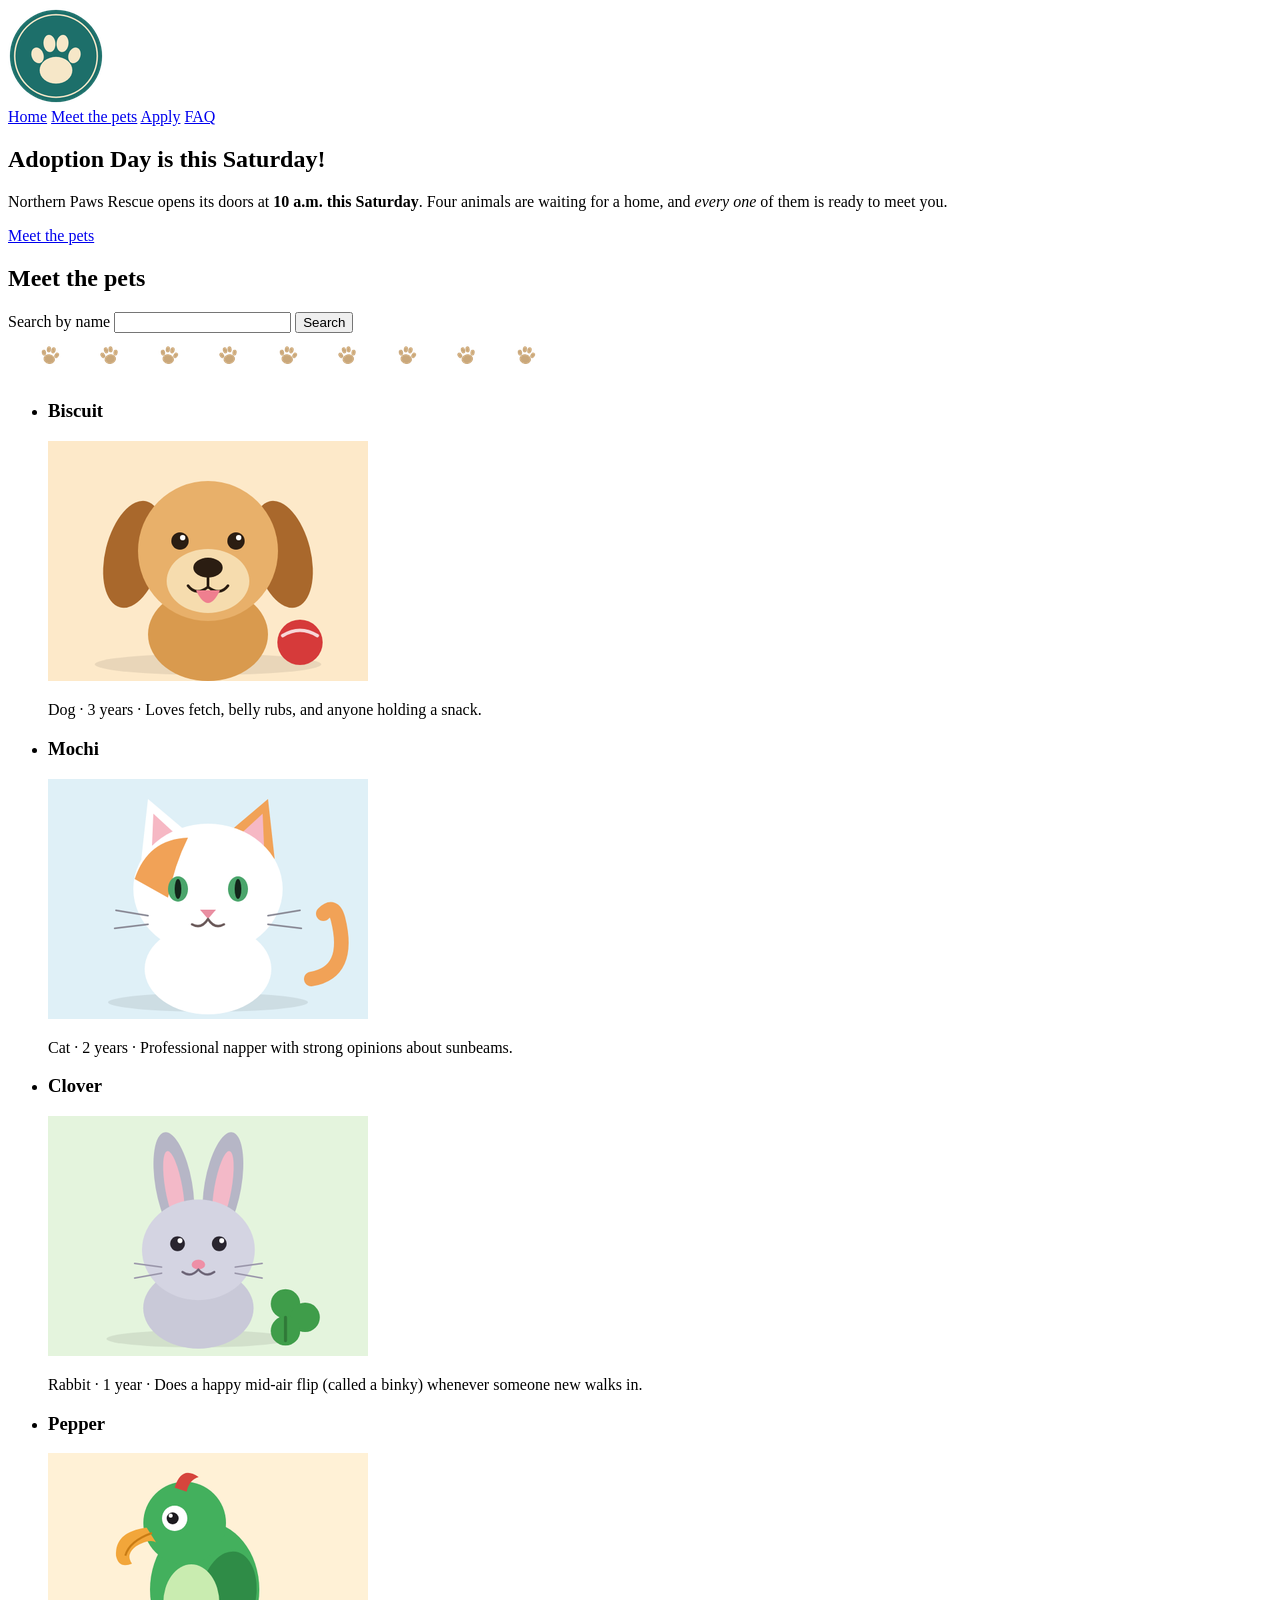
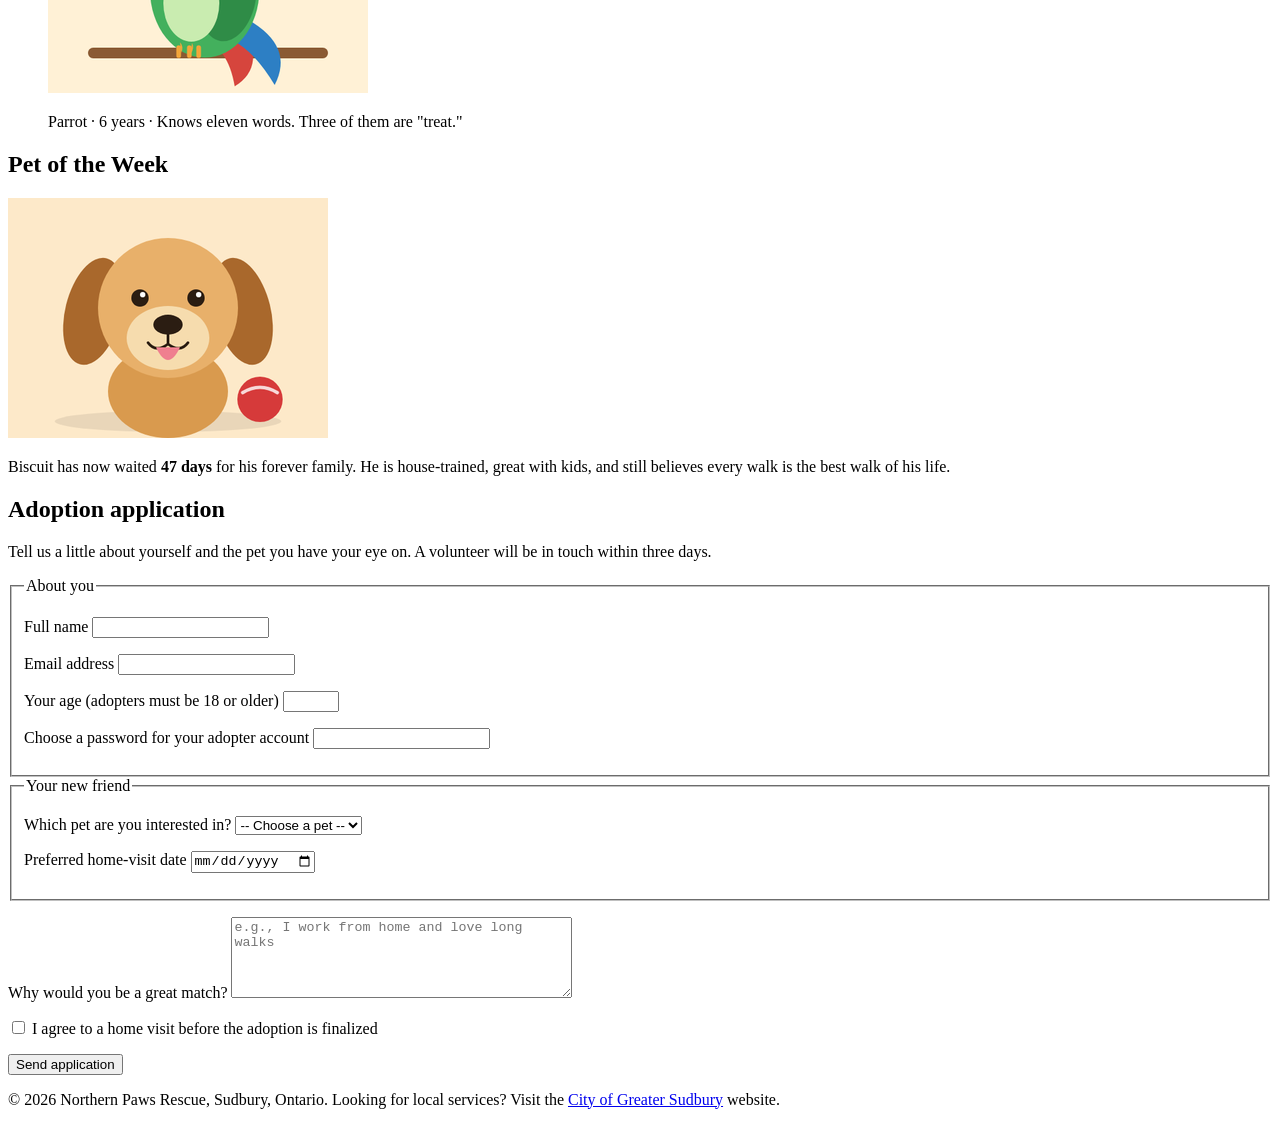
==== index.html @ 705c9800 "Add external stylesheet" ====
<!doctype html>
<html lang="en">
  <head>
    <meta charset="UTF-8" />
    <meta name="viewport" content="width=device-width, initial-scale=1.0" />
    <title>Northern Paws Rescue — Adoption Day</title>
    <link rel="stylesheet" href="styles.css" />
  </head>
  <body>
    <header>
      <img src="images/logo.png" alt="Northern Paws Rescue Logo" />
      <nav>
        <a href="index.html">Home</a>
        <a href="#pets">Meet the pets</a>
        <a href="#apply">Apply</a>
        <a href="faq.html">FAQ</a>
      </nav>
    </header>

    <main>
      <section id="welcome">
        <h1>Adoption Day is this Saturday!</h1>
        <p>
          Northern Paws Rescue opens its doors at
          <strong>10 a.m. this Saturday</strong>. Four animals are waiting for a
          home, and <em>every one</em> of them is ready to meet you.
        </p>
        <a href="#pets">Meet the pets</a>
      </section>
      <section id="pets">
        <h2>Meet the pets</h2>
        <form action="index.html#pets" method="get">
          <label for="pet-search">Search by name</label>
          <input type="text" id="pet-search" name="q" />
          <button type="submit">Search</button>
        </form>
        <img src="images/paw-divider.png" alt="Paw print divider" />
        <ul>
          <li>
            <article>
              <h3>Biscuit</h3>
              <img src="images/biscuit.png" alt="Biscuit, a friendly dog" />
              <p>
                Dog · 3 years · Loves fetch, belly rubs, and anyone holding a
                snack.
              </p>
            </article>
          </li>
          <li>
            <article>
              <h3>Mochi</h3>
              <img src="images/mochi.png" alt="Mochi, a curious cat" />
              <p>
                Cat · 2 years · Professional napper with strong opinions about
                sunbeams.
              </p>
            </article>
          </li>
          <li>
            <article>
              <h3>Clover</h3>
              <img src="images/clover.png" alt="Clover, a playful rabbit" />
              <p>
                Rabbit · 1 year · Does a happy mid-air flip (called a binky)
                whenever someone new walks in.
              </p>
            </article>
          </li>
          <li>
            <article>
              <h3>Pepper</h3>
              <img src="images/pepper.png" alt="Pepper, a talkative parrot" />
              <p>
                Parrot · 6 years · Knows eleven words. Three of them are
                "treat."
              </p>
            </article>
          </li>
        </ul>
      </section>
      <aside>
        <h2>Pet of the Week</h2>
        <img
          src="images/biscuit.png"
          alt="Biscuit, a puppy with a golden ball"
        />
        <p>
          Biscuit has now waited <strong>47 days</strong> for his forever
          family. He is house-trained, great with kids, and still believes every
          walk is the best walk of his life.
        </p>
      </aside>
      <section id="apply">
        <h2>Adoption application</h2>
        <p>
          Tell us a little about yourself and the pet you have your eye on. A
          volunteer will be in touch within three days.
        </p>
        <form action="/applications" method="post">
          <fieldset>
            <legend>About you</legend>
            <p>
              <label for="full-name">Full name</label>
              <input type="text" id="full-name" name="fullName" required />
            </p>
            <p>
              <label for="email">Email address</label>
              <input type="email" id="email" name="email" required />
            </p>
            <p>
              <label for="age">Your age (adopters must be 18 or older)</label>
              <input
                type="number"
                id="age"
                name="age"
                min="18"
                max="120"
                required
              />
            </p>
            <p>
              <label for="password"
                >Choose a password for your adopter account</label
              >
              <input type="password" id="password" name="password" required />
            </p>
          </fieldset>
          <fieldset>
            <legend>Your new friend</legend>
            <p>
              <label for="pet-choice">Which pet are you interested in?</label>
              <select id="pet-choice" name="pet" required>
                <option value="">-- Choose a pet --</option>
                <option value="biscuit">Biscuit (dog)</option>
                <option value="mochi">Mochi (cat)</option>
                <option value="clover">Clover (rabbit)</option>
                <option value="pepper">Pepper (parrot)</option>
                <option value="undecided">I am not sure yet</option>
              </select>
            </p>
            <p>
              <label for="visit-date">Preferred home-visit date</label>
              <input type="date" id="visit-date" name="visitDate" />
            </p>
          </fieldset>
          <p>
            <label for="reason">Why would you be a great match?</label>
            <textarea
              id="reason"
              name="reason"
              rows="5"
              cols="40"
              placeholder="e.g., I work from home and love long walks"
            ></textarea>
          </p>
          <p>
            <input
              type="checkbox"
              id="agree"
              name="agreeToVisit"
              value="yes"
              required
            />
            <label for="agree">
              I agree to a home visit before the adoption is finalized
            </label>
          </p>
          <button type="submit">Send application</button>
        </form>
      </section>
    </main>

    <footer>
      <p>
        &copy; 2026 Northern Paws Rescue, Sudbury, Ontario. Looking for local
        services? Visit the
        <a href="https://www.greatersudbury.ca/">City of Greater Sudbury</a>
        website.
      </p>
    </footer>
  </body>
</html>
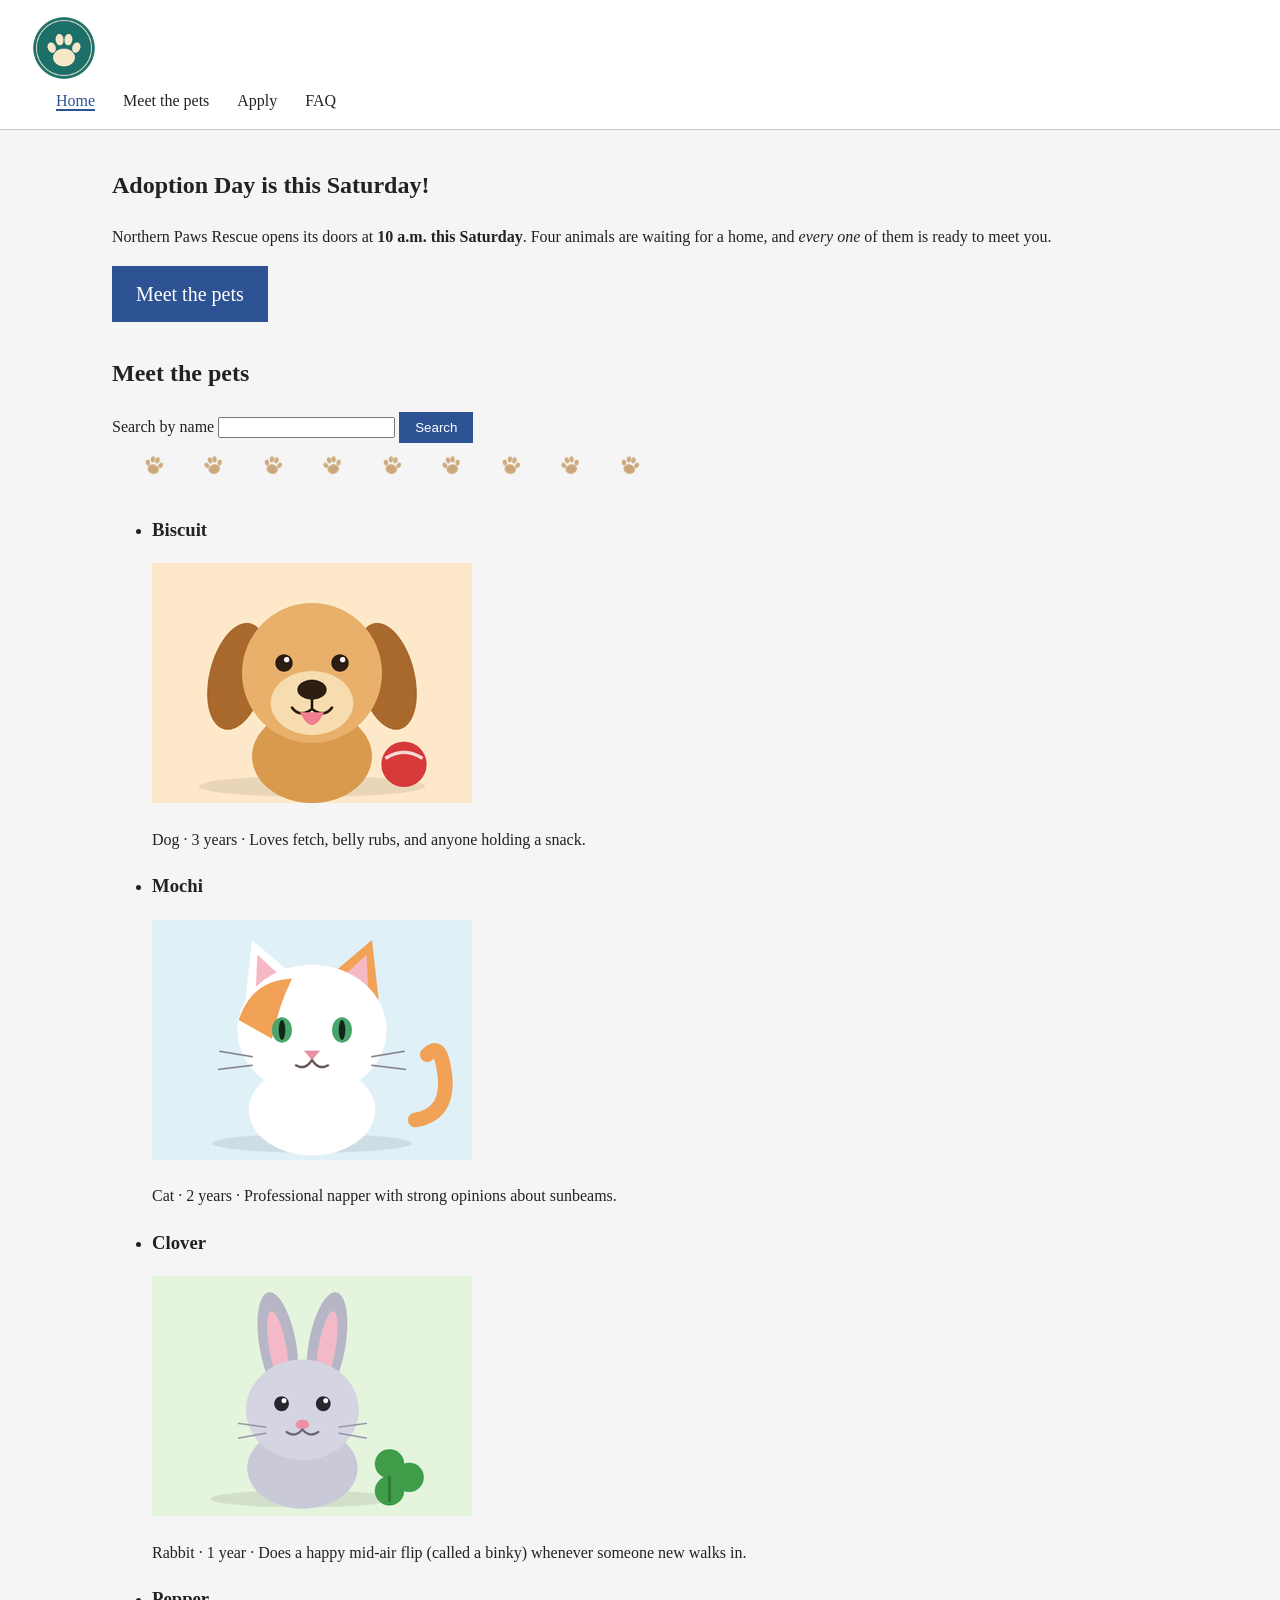
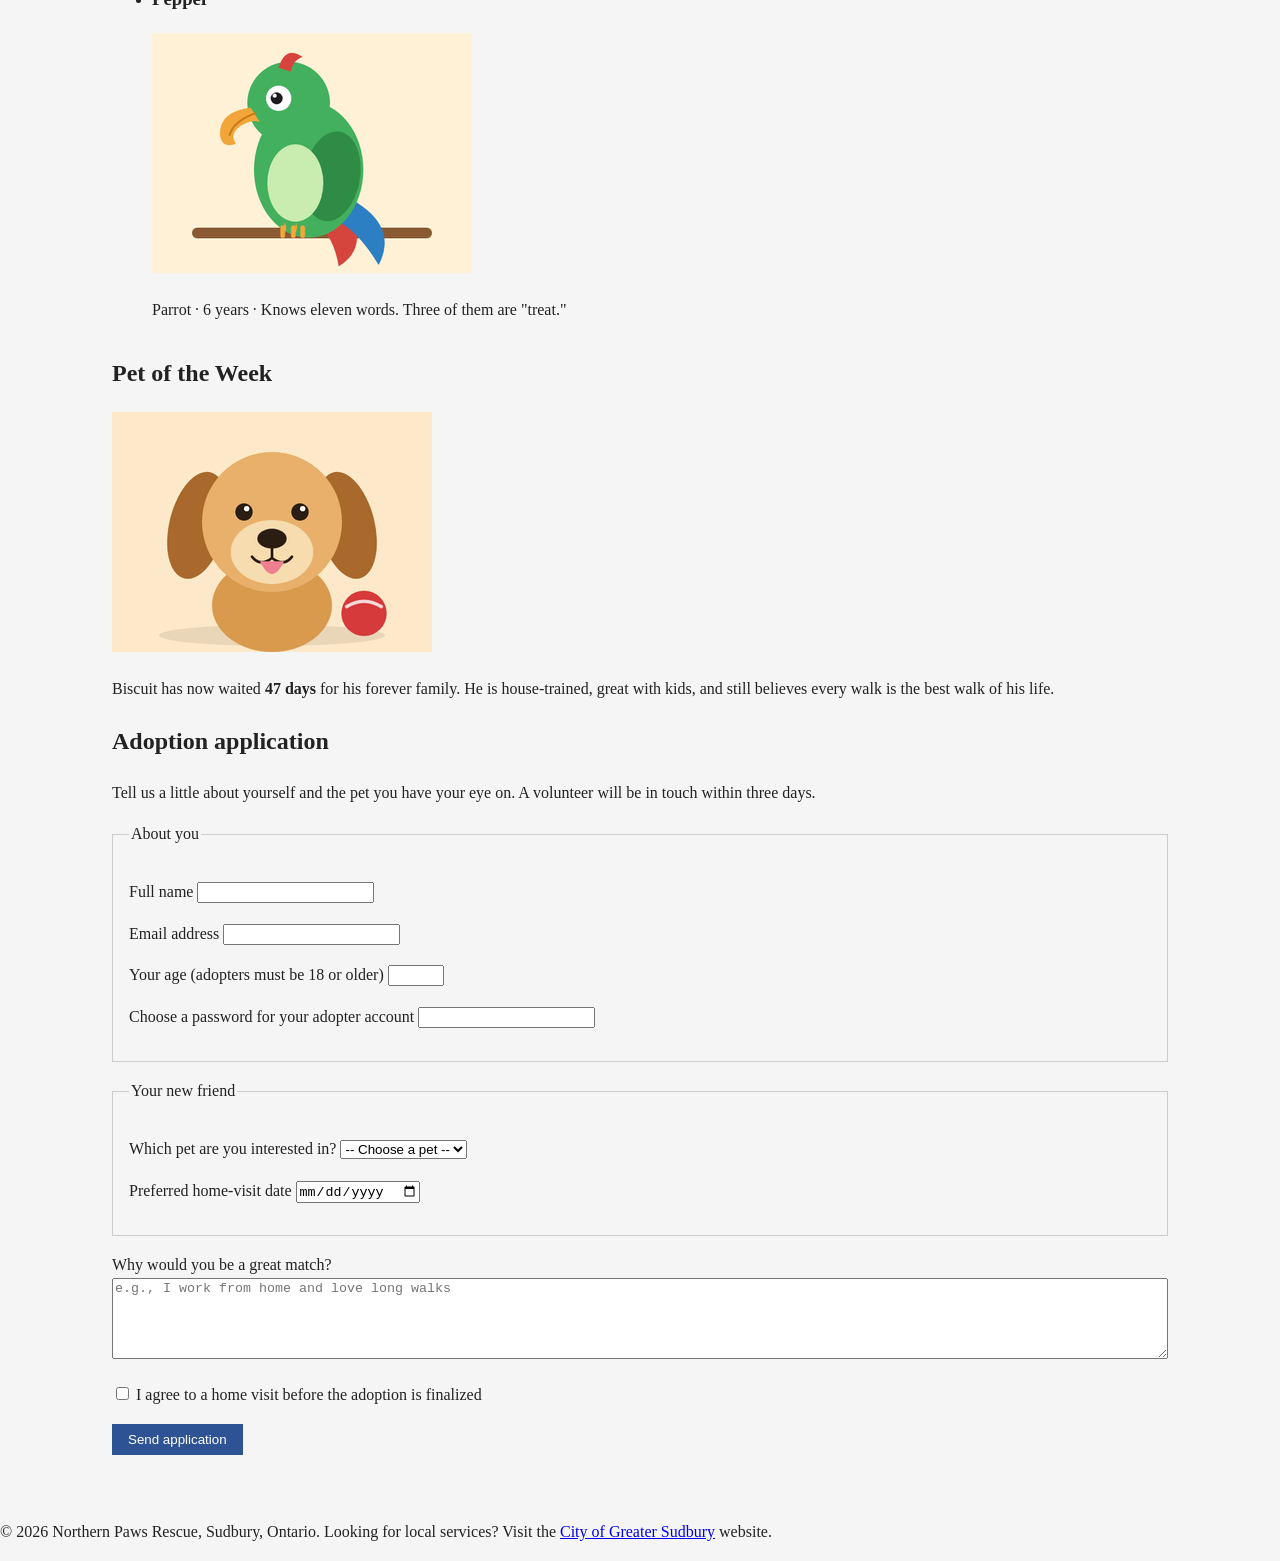
==== commit 7301acae: "Add active nav link and explore specificity" ====
--- a/index.html
+++ b/index.html
@@ -10,7 +10,7 @@
     <header>
       <img src="images/logo.png" alt="Northern Paws Rescue Logo" />
       <nav>
-        <a href="index.html">Home</a>
+        <a href="index.html" class="active">Home</a>
         <a href="#pets">Meet the pets</a>
         <a href="#apply">Apply</a>
         <a href="faq.html">FAQ</a>
--- a/styles.css
+++ b/styles.css
@@ -0,0 +1,81 @@
+* {
+  box-sizing: border-box;
+}
+
+body {
+  margin: 0;
+  background-color: #f5f5f5;
+  color: #222;
+  font-size: 1rem;
+  line-height: 1.6;
+}
+
+img {
+  max-width: 100%;
+  height: auto;
+}
+
+header {
+  padding: 1rem 2rem;
+  background-color: #fff;
+  border-bottom: 1px solid #ccc;
+}
+
+header img {
+  width: 4rem;
+}
+
+nav a {
+  margin-left: 1.5rem;
+  text-decoration: none;
+  color: #222;
+}
+
+main {
+  max-width: 70rem;
+  margin: 0 auto;
+  padding: 1rem 2rem;
+}
+
+section {
+  margin-bottom: 2rem;
+}
+
+fieldset {
+  margin: 0 0 1rem;
+  padding: 1rem;
+  border: 1px solid #ccc;
+}
+
+textarea {
+  width: 100%;
+}
+
+#welcome a {
+  display: inline-block;
+  padding: 0.75rem 1.5rem;
+  font-size: 1.25rem;
+  background-color: #2e5395;
+  color: #fff;
+  text-decoration: none;
+}
+
+#welcome a:hover {
+  background-color: #1f3a6b;
+}
+
+button {
+  padding: 0.5rem 1rem;
+  background-color: #2e5395;
+  color: #fff;
+  border: 0;
+}
+
+button:hover {
+  background-color: #1f3a6b;
+}
+
+.active {
+  color: #2e5395;
+  border-bottom: 2px solid #2e5395;
+}
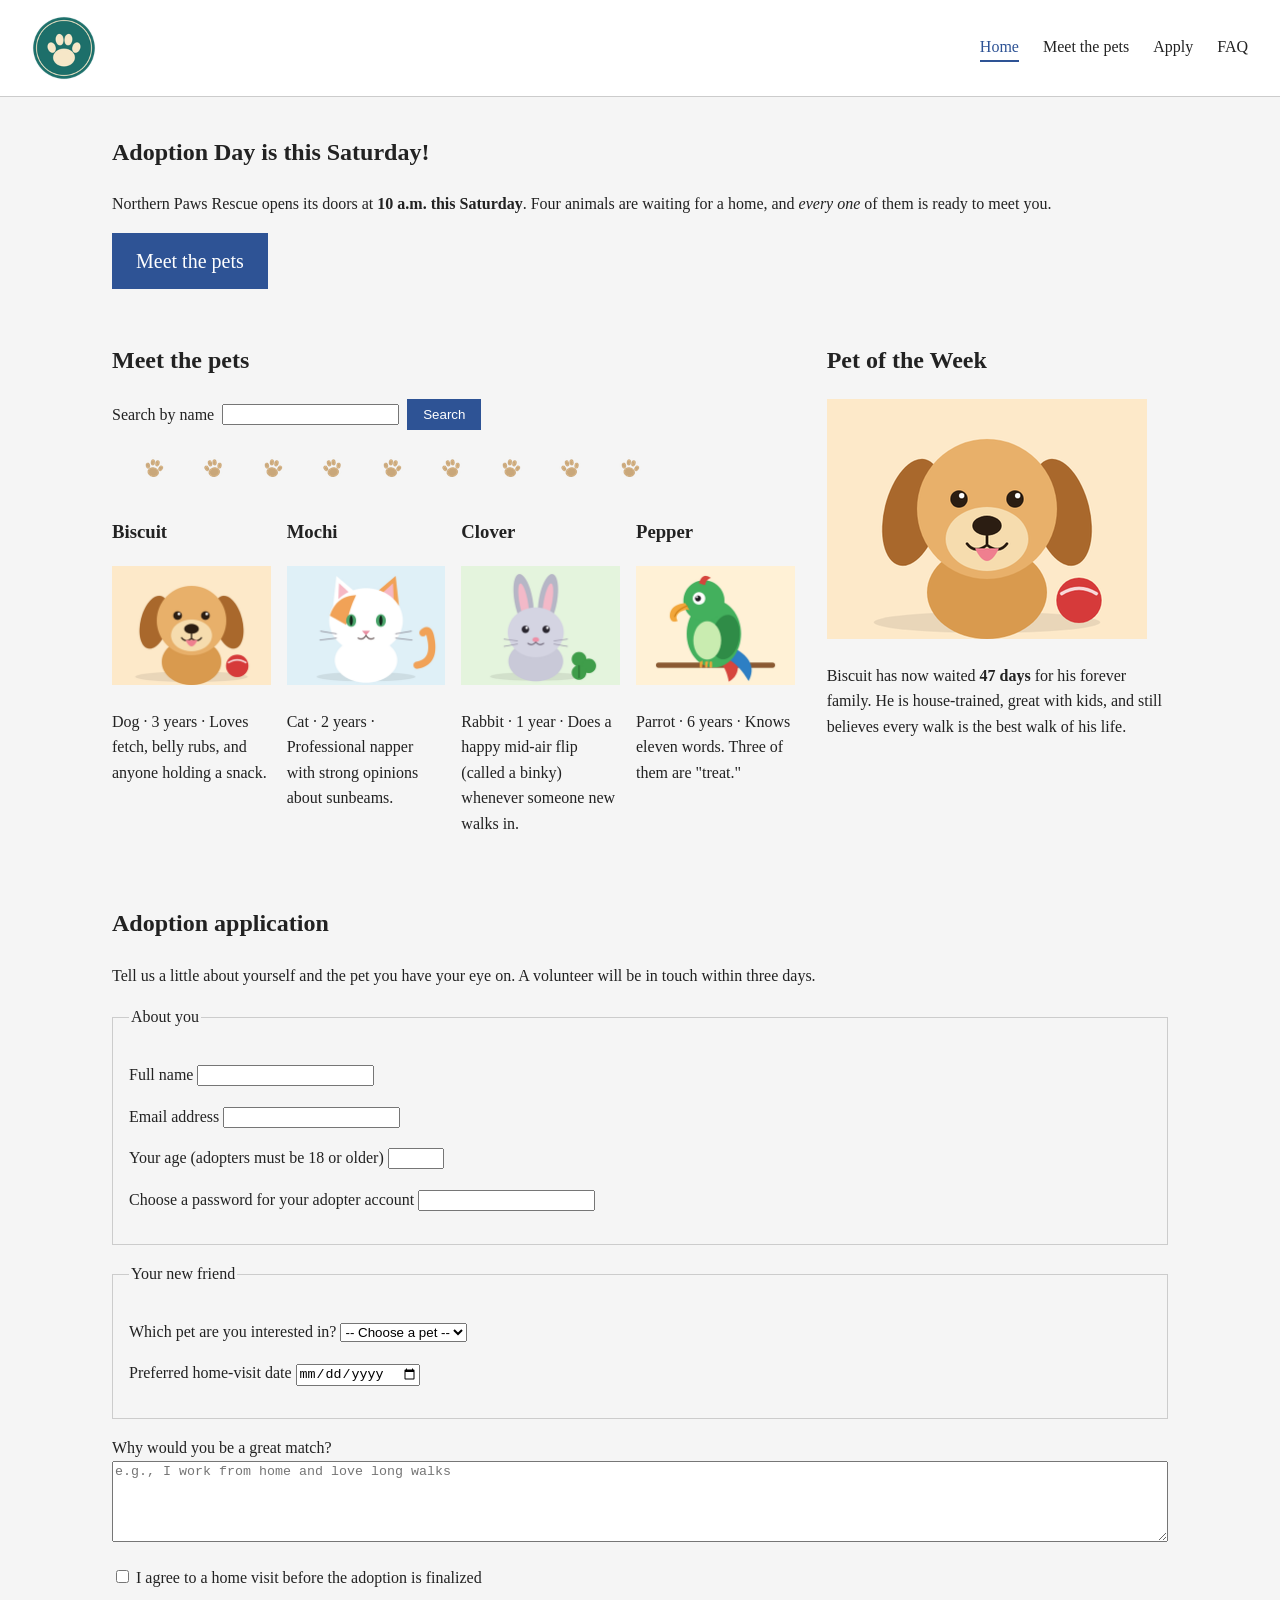
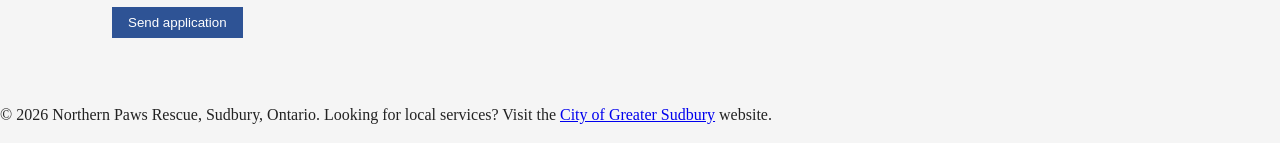
==== commit bc063d06: "Grid layout for pet gallery and showcase" ====
--- a/index.html
+++ b/index.html
@@ -27,69 +27,71 @@
         </p>
         <a href="#pets">Meet the pets</a>
       </section>
-      <section id="pets">
-        <h2>Meet the pets</h2>
-        <form action="index.html#pets" method="get">
-          <label for="pet-search">Search by name</label>
-          <input type="text" id="pet-search" name="q" />
-          <button type="submit">Search</button>
-        </form>
-        <img src="images/paw-divider.png" alt="Paw print divider" />
-        <ul>
-          <li>
-            <article>
-              <h3>Biscuit</h3>
-              <img src="images/biscuit.png" alt="Biscuit, a friendly dog" />
-              <p>
-                Dog · 3 years · Loves fetch, belly rubs, and anyone holding a
-                snack.
-              </p>
-            </article>
-          </li>
-          <li>
-            <article>
-              <h3>Mochi</h3>
-              <img src="images/mochi.png" alt="Mochi, a curious cat" />
-              <p>
-                Cat · 2 years · Professional napper with strong opinions about
-                sunbeams.
-              </p>
-            </article>
-          </li>
-          <li>
-            <article>
-              <h3>Clover</h3>
-              <img src="images/clover.png" alt="Clover, a playful rabbit" />
-              <p>
-                Rabbit · 1 year · Does a happy mid-air flip (called a binky)
-                whenever someone new walks in.
-              </p>
-            </article>
-          </li>
-          <li>
-            <article>
-              <h3>Pepper</h3>
-              <img src="images/pepper.png" alt="Pepper, a talkative parrot" />
-              <p>
-                Parrot · 6 years · Knows eleven words. Three of them are
-                "treat."
-              </p>
-            </article>
-          </li>
-        </ul>
-      </section>
-      <aside>
-        <h2>Pet of the Week</h2>
-        <img
-          src="images/biscuit.png"
-          alt="Biscuit, a puppy with a golden ball"
-        />
-        <p>
-          Biscuit has now waited <strong>47 days</strong> for his forever
-          family. He is house-trained, great with kids, and still believes every
-          walk is the best walk of his life.
-        </p>
-      </aside>
+      <div class="showcase">
+        <section id="pets">
+          <h2>Meet the pets</h2>
+          <form action="index.html#pets" method="get">
+            <label for="pet-search">Search by name</label>
+            <input type="text" id="pet-search" name="q" />
+            <button type="submit">Search</button>
+          </form>
+          <img src="images/paw-divider.png" alt="Paw print divider" />
+          <ul class="pet-list">
+            <li>
+              <article>
+                <h3>Biscuit</h3>
+                <img src="images/biscuit.png" alt="Biscuit, a friendly dog" />
+                <p>
+                  Dog · 3 years · Loves fetch, belly rubs, and anyone holding a
+                  snack.
+                </p>
+              </article>
+            </li>
+            <li>
+              <article>
+                <h3>Mochi</h3>
+                <img src="images/mochi.png" alt="Mochi, a curious cat" />
+                <p>
+                  Cat · 2 years · Professional napper with strong opinions about
+                  sunbeams.
+                </p>
+              </article>
+            </li>
+            <li>
+              <article>
+                <h3>Clover</h3>
+                <img src="images/clover.png" alt="Clover, a playful rabbit" />
+                <p>
+                  Rabbit · 1 year · Does a happy mid-air flip (called a binky)
+                  whenever someone new walks in.
+                </p>
+              </article>
+            </li>
+            <li>
+              <article>
+                <h3>Pepper</h3>
+                <img src="images/pepper.png" alt="Pepper, a talkative parrot" />
+                <p>
+                  Parrot · 6 years · Knows eleven words. Three of them are
+                  "treat."
+                </p>
+              </article>
+            </li>
+          </ul>
+        </section>
+        <aside>
+          <h2>Pet of the Week</h2>
+          <img
+            src="images/biscuit.png"
+            alt="Biscuit, a puppy with a golden ball"
+          />
+          <p>
+            Biscuit has now waited <strong>47 days</strong> for his forever
+            family. He is house-trained, great with kids, and still believes
+            every walk is the best walk of his life.
+          </p>
+        </aside>
+      </div>
       <section id="apply">
         <h2>Adoption application</h2>
         <p>
--- a/styles.css
+++ b/styles.css
@@ -16,6 +16,11 @@
 }
 
 header {
+  display: flex;
+  flex-wrap: wrap;
+  justify-content: space-between;
+  align-items: center;
+  gap: 1rem;
   padding: 1rem 2rem;
   background-color: #fff;
   border-bottom: 1px solid #ccc;
@@ -25,8 +30,13 @@
   width: 4rem;
 }
 
+nav {
+  display: flex;
+  flex-wrap: wrap;
+  gap: 0.5rem 1.5rem;
+}
+
 nav a {
-  margin-left: 1.5rem;
   text-decoration: none;
   color: #222;
 }
@@ -79,3 +89,27 @@
   color: #2e5395;
   border-bottom: 2px solid #2e5395;
 }
+
+#pets form {
+  display: flex;
+  flex-wrap: wrap;
+  align-items: center;
+  gap: 0.5rem;
+  margin-bottom: 1rem;
+}
+
+.pet-list {
+  list-style: none;
+  margin: 0;
+  padding: 0;
+  display: grid;
+  grid-template-columns: repeat(4, 1fr);
+  gap: 1rem;
+}
+
+.showcase {
+  display: grid;
+  grid-template-columns: 2fr 1fr;
+  gap: 2rem;
+  align-items: start;
+}
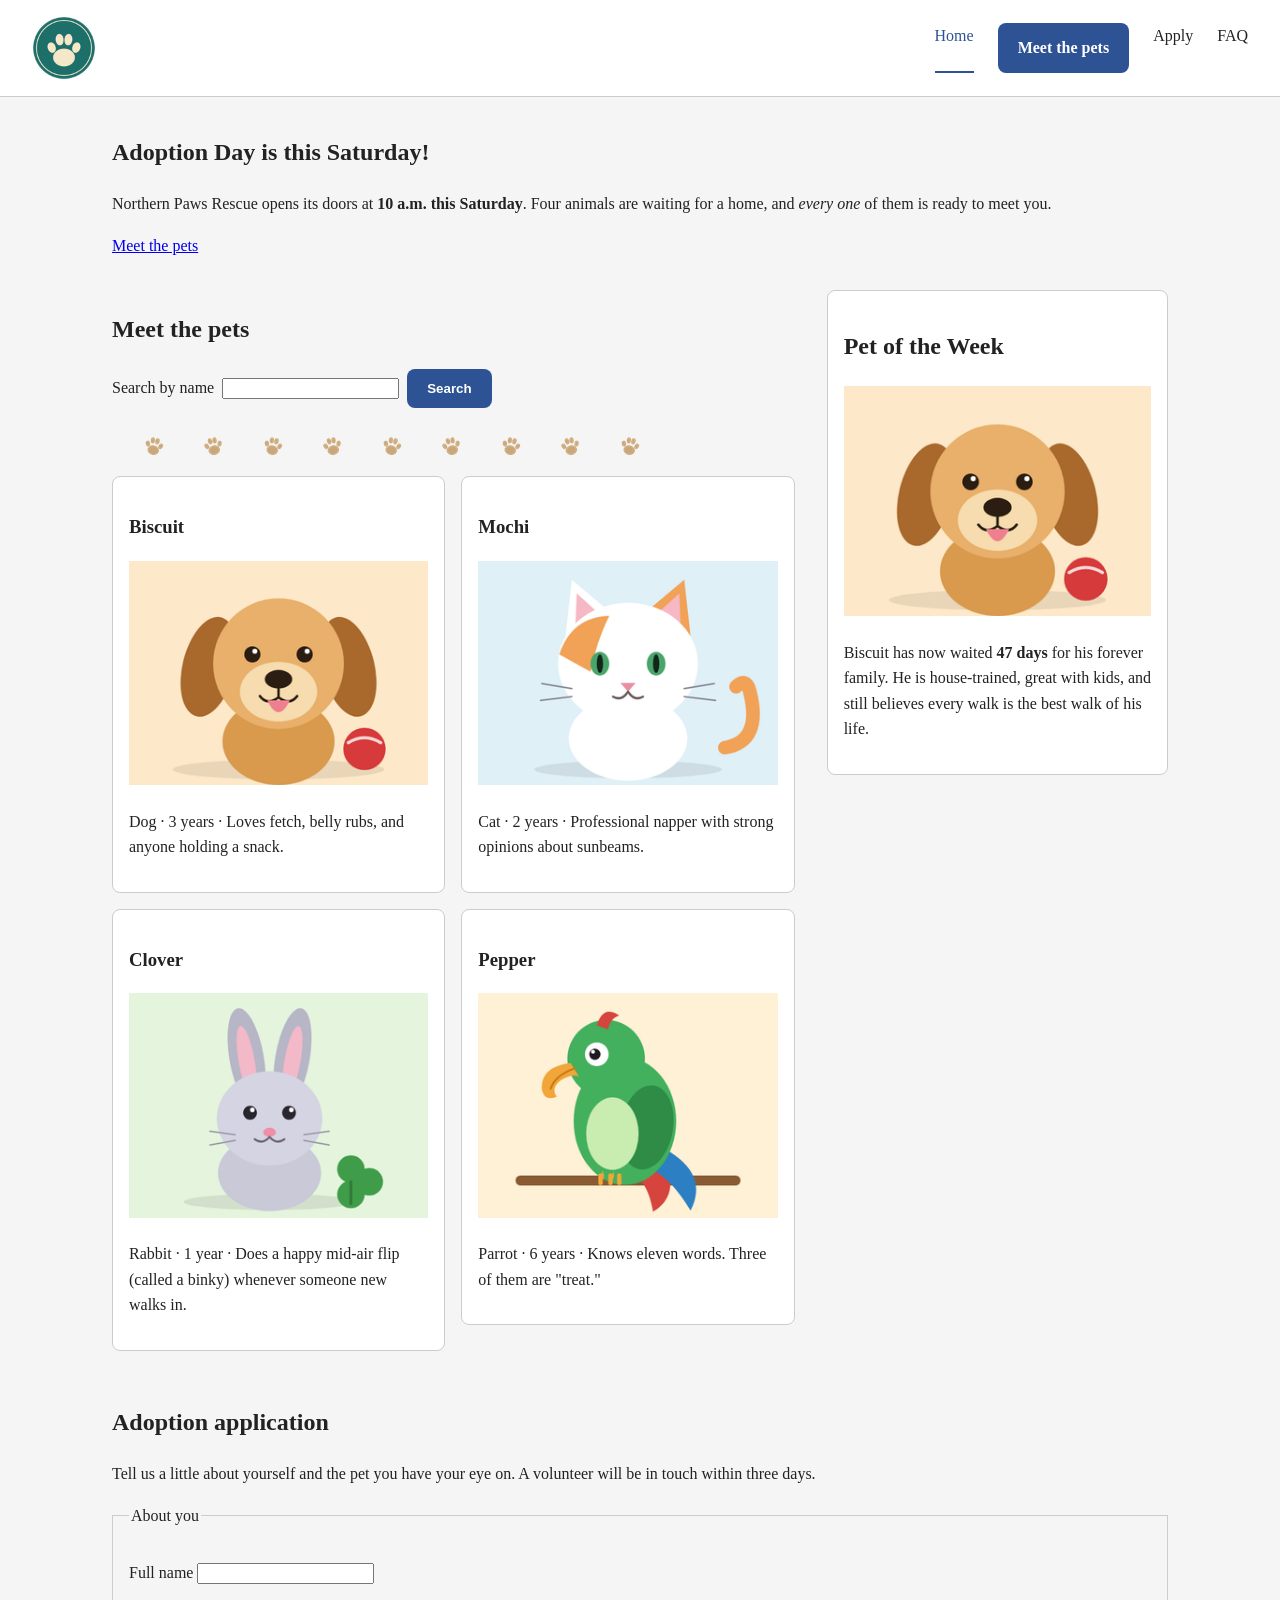
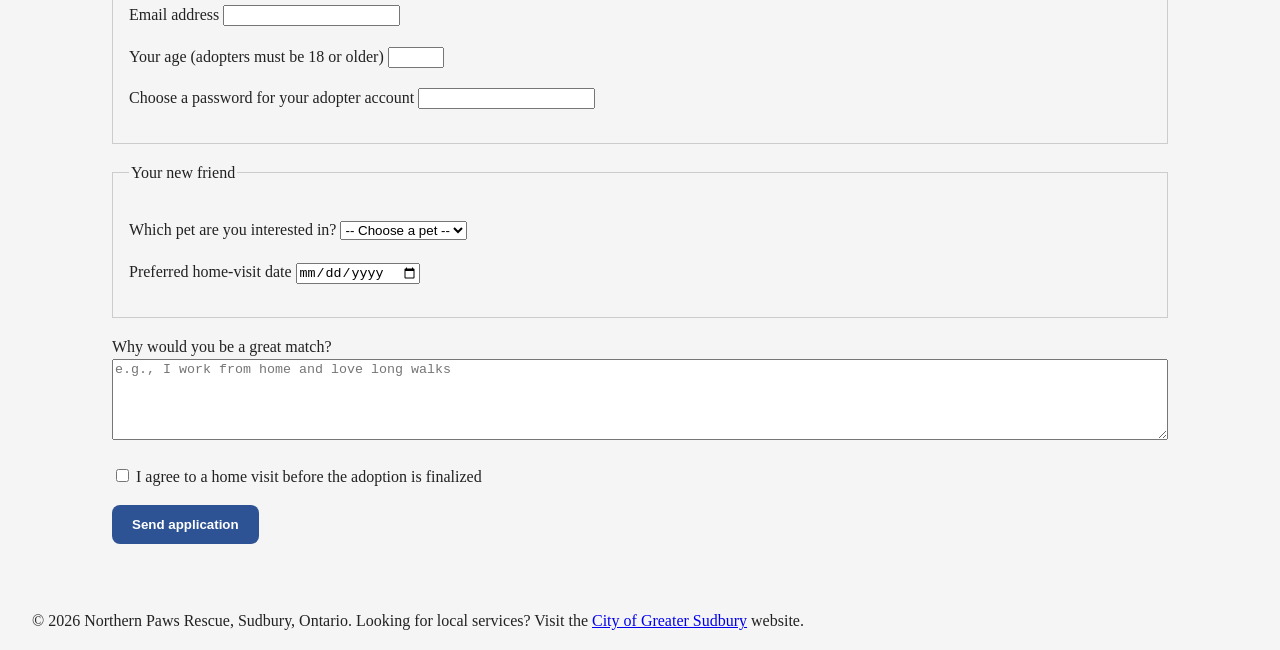
==== commit 7337cc9a: "Custom properties and reusable btn/card classes" ====
--- a/index.html
+++ b/index.html
@@ -11,7 +11,7 @@
       <img src="images/logo.png" alt="Northern Paws Rescue Logo" />
       <nav>
         <a href="index.html" class="active">Home</a>
-        <a href="#pets">Meet the pets</a>
+        <a href="#pets" class="btn">Meet the pets</a>
         <a href="#apply">Apply</a>
         <a href="faq.html">FAQ</a>
       </nav>
@@ -33,12 +33,12 @@
           <form action="index.html#pets" method="get">
             <label for="pet-search">Search by name</label>
             <input type="text" id="pet-search" name="q" />
-            <button type="submit">Search</button>
+            <button type="submit" class="btn">Search</button>
           </form>
           <img src="images/paw-divider.png" alt="Paw print divider" />
           <ul class="pet-list">
             <li>
-              <article>
+              <article class="card">
                 <h3>Biscuit</h3>
                 <img src="images/biscuit.png" alt="Biscuit, a friendly dog" />
                 <p>
@@ -48,7 +48,7 @@
               </article>
             </li>
             <li>
-              <article>
+              <article class="card">
                 <h3>Mochi</h3>
                 <img src="images/mochi.png" alt="Mochi, a curious cat" />
                 <p>
@@ -58,7 +58,7 @@
               </article>
             </li>
             <li>
-              <article>
+              <article class="card">
                 <h3>Clover</h3>
                 <img src="images/clover.png" alt="Clover, a playful rabbit" />
                 <p>
@@ -68,7 +68,7 @@
               </article>
             </li>
             <li>
-              <article>
+              <article class="card">
                 <h3>Pepper</h3>
                 <img src="images/pepper.png" alt="Pepper, a talkative parrot" />
                 <p>
@@ -79,7 +79,7 @@
             </li>
           </ul>
         </section>
-        <aside>
+        <aside class="card">
           <h2>Pet of the Week</h2>
           <img
             src="images/biscuit.png"
@@ -167,7 +167,7 @@
               I agree to a home visit before the adoption is finalized
             </label>
           </p>
-          <button type="submit">Send application</button>
+          <button type="submit" class="btn">Send application</button>
         </form>
       </section>
     </main>
--- a/styles.css
+++ b/styles.css
@@ -2,11 +2,23 @@
   box-sizing: border-box;
 }
 
+:root {
+  --color-bg: #f5f5f5;
+  --color-surface: #ffffff;
+  --color-text: #222222;
+  --color-primary: #222222;
+  --color-accent: #2e5395;
+  --color-accent-dark: #1f3a6b;
+  --color-border: #cccccc;
+  --spacing-unit: 1rem;
+  --radius: 0.5rem;
+}
+
 body {
   margin: 0;
-  background-color: #f5f5f5;
-  color: #222;
-  font-size: 1rem;
+  background-color: var(--color-bg);
+  color: var(--color-text);
+  font-size: var(--spacing-unit);
   line-height: 1.6;
 }
 
@@ -20,10 +32,10 @@
   flex-wrap: wrap;
   justify-content: space-between;
   align-items: center;
-  gap: 1rem;
-  padding: 1rem 2rem;
-  background-color: #fff;
-  border-bottom: 1px solid #ccc;
+  gap: var(--spacing-unit);
+  padding: var(--spacing-unit);
+  background-color: var(--color-surface);
+  border-bottom: 1px solid var(--color-border);
 }
 
 header img {
@@ -38,13 +50,13 @@
 
 nav a {
   text-decoration: none;
-  color: #222;
+  color: var(--color-primary);
 }
 
 main {
   max-width: 70rem;
   margin: 0 auto;
-  padding: 1rem 2rem;
+  padding: var(--spacing-unit);
 }
 
 section {
@@ -52,42 +64,18 @@
 }
 
 fieldset {
-  margin: 0 0 1rem;
-  padding: 1rem;
-  border: 1px solid #ccc;
+  margin: 0 0 var(--spacing-unit);
+  padding: var(--spacing-unit);
+  border: 1px solid var(--color-border);
 }
 
 textarea {
   width: 100%;
 }
 
-#welcome a {
-  display: inline-block;
-  padding: 0.75rem 1.5rem;
-  font-size: 1.25rem;
-  background-color: #2e5395;
-  color: #fff;
-  text-decoration: none;
-}
-
-#welcome a:hover {
-  background-color: #1f3a6b;
-}
-
-button {
-  padding: 0.5rem 1rem;
-  background-color: #2e5395;
-  color: #fff;
-  border: 0;
-}
-
-button:hover {
-  background-color: #1f3a6b;
-}
-
 .active {
-  color: #2e5395;
-  border-bottom: 2px solid #2e5395;
+  color: var(--color-accent);
+  border-bottom: 2px solid var(--color-accent);
 }
 
 #pets form {
@@ -103,13 +91,51 @@
   margin: 0;
   padding: 0;
   display: grid;
-  grid-template-columns: repeat(4, 1fr);
+  grid-template-columns: 1fr;
   gap: 1rem;
 }
 
 .showcase {
   display: grid;
-  grid-template-columns: 2fr 1fr;
   gap: 2rem;
-  align-items: start;
 }
+
+@media (min-width: 768px) {
+  header,
+  main,
+  footer {
+    padding-left: 2rem;
+    padding-right: 2rem;
+    text-color: var(--color-bg);
+  }
+
+  .pet-list {
+    grid-template-columns: repeat(2, 1fr);
+  }
+}
+
+@media (min-width: 1024px) {
+  .showcase {
+    grid-template-columns: 2fr 1fr;
+    align-items: start;
+  }
+}
+
+.btn {
+  display: inline-block;
+  padding: 0.75rem 1.25rem;
+  background-color: var(--color-accent);
+  color: #fff;
+  border: 0;
+  border-radius: var(--radius);
+  font-weight: 600;
+  text-decoration: none;
+  cursor: pointer;
+}
+
+.card {
+  padding: var(--spacing-unit);
+  background-color: var(--color-surface);
+  border: 1px solid var(--color-border);
+  border-radius: var(--radius);
+}
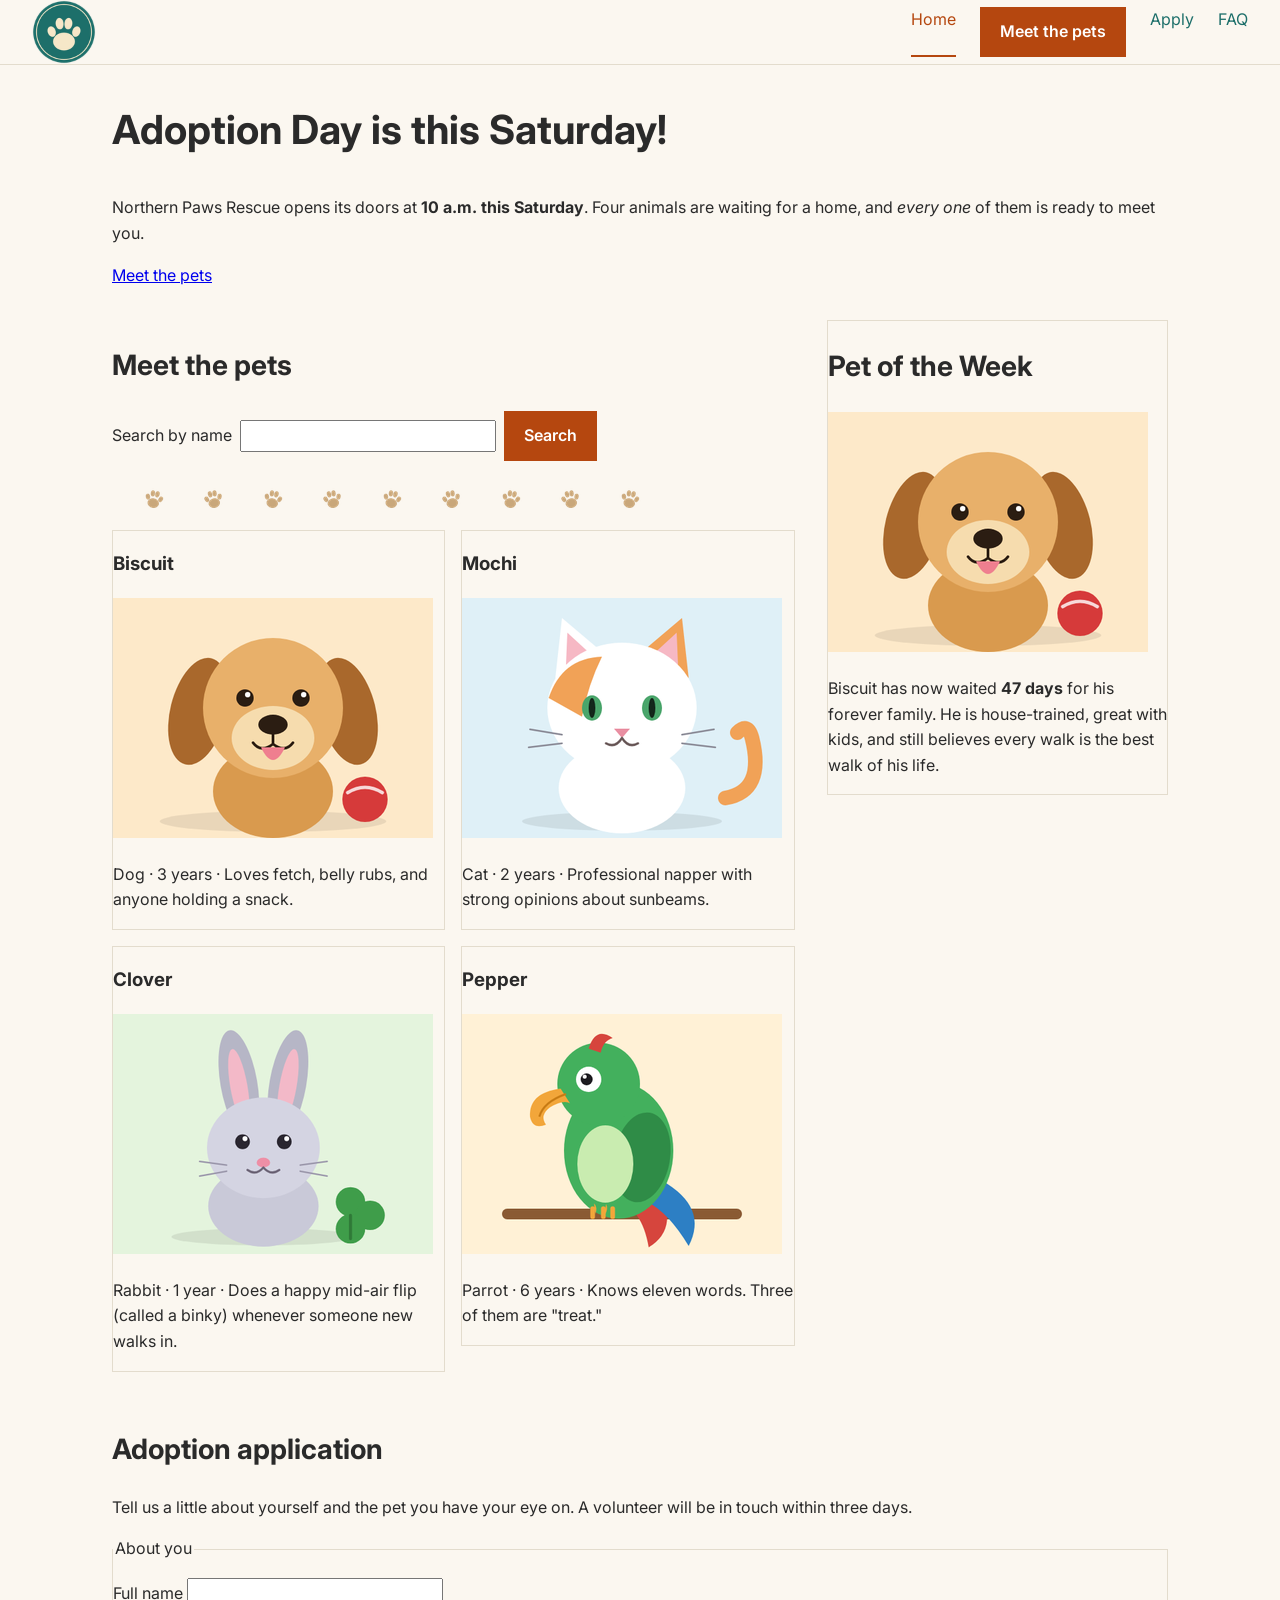
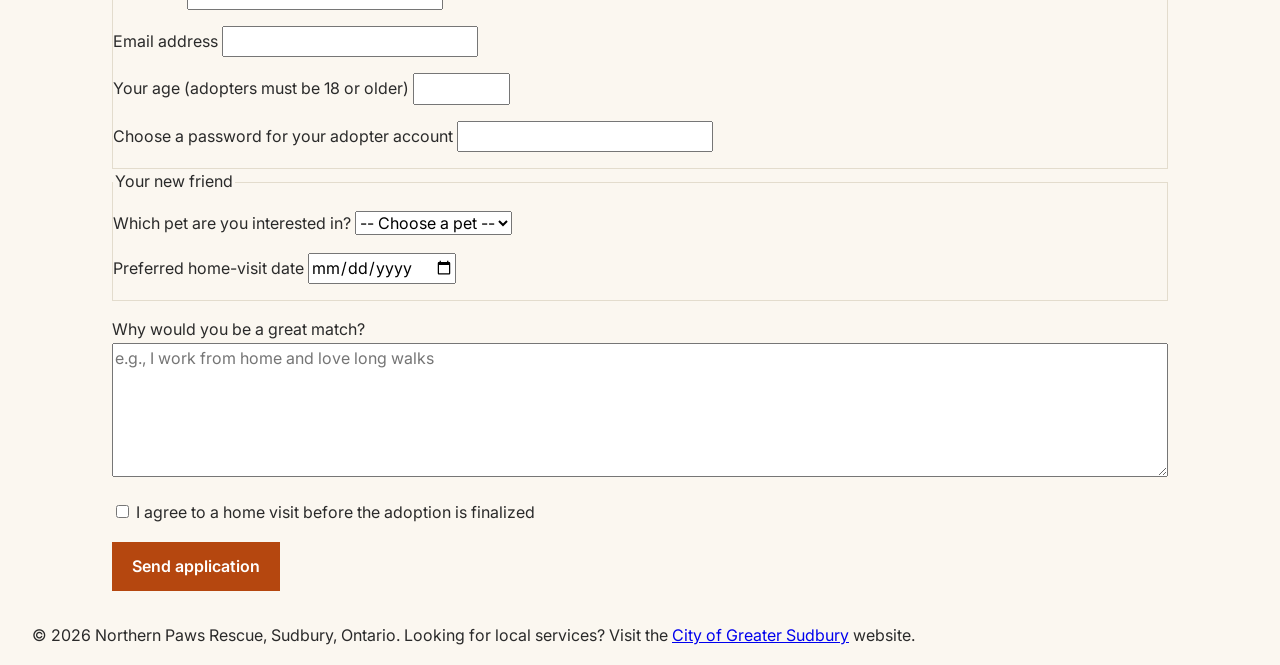
==== commit 81de9e27: "Add fonts, type scale and form font inheritance" ====
--- a/index.html
+++ b/index.html
@@ -5,6 +5,12 @@
     <meta name="viewport" content="width=device-width, initial-scale=1.0" />
     <title>Northern Paws Rescue — Adoption Day</title>
     <link rel="stylesheet" href="styles.css" />
+    <link rel="preconnect" href="https://fonts.googleapis.com" />
+    <link rel="preconnect" href="https://fonts.gstatic.com" crossorigin />
+    <link
+      href="https://fonts.googleapis.com/css2?family=Fredoka:wght@500;600&amp;family=Inter:wght@400;600&amp;display=swap"
+      rel="stylesheet"
+    />
   </head>
   <body>
     <header>
--- a/styles.css
+++ b/styles.css
@@ -3,15 +3,14 @@
 }
 
 :root {
-  --color-bg: #f5f5f5;
-  --color-surface: #ffffff;
-  --color-text: #222222;
-  --color-primary: #222222;
-  --color-accent: #2e5395;
-  --color-accent-dark: #1f3a6b;
-  --color-border: #cccccc;
-  --spacing-unit: 1rem;
-  --radius: 0.5rem;
+  --color-bg: #fbf7f0; /* was #f5f5f5 */
+  --color-primary: #1d6f6a; /* was #222222 */
+  --color-accent: #b5470f; /* was #2e5395 */
+  --color-accent-dark: #8f3809; /* was #1f3a6b */
+  --color-border: #e3dccd; /* was #cccccc */
+  --color-text: #2a2a2a; /* was #222222 */
+  --font-heading: "Fredoka", "Trebuchet MS", sans-serif;
+  --font-body: "Inter", "Helvetica Neue", Arial, sans-serif;
 }
 
 body {
@@ -20,11 +19,32 @@
   color: var(--color-text);
   font-size: var(--spacing-unit);
   line-height: 1.6;
+  font-family: var(--font-body);
 }
 
 img {
   max-width: 100%;
   height: auto;
+  h1,
+  h2,
+  h3 {
+    margin: 0 0 0.75rem;
+    font-family: var(--font-heading);
+    line-height: 1.2;
+    color: var(--color-primary);
+  }
+
+  h1 {
+    font-size: 2rem;
+  }
+
+  h2 {
+    font-size: 1.5rem;
+  }
+
+  h3 {
+    font-size: 1.25rem;
+  }
 }
 
 header {
@@ -69,6 +89,13 @@
   border: 1px solid var(--color-border);
 }
 
+input,
+select,
+textarea,
+button {
+  font: inherit;
+}
+
 textarea {
   width: 100%;
 }
@@ -109,6 +136,14 @@
     text-color: var(--color-bg);
   }
 
+  h1 {
+    font-size: 2.5rem;
+  }
+
+  h2 {
+    font-size: 1.75rem;
+  }
+
   .pet-list {
     grid-template-columns: repeat(2, 1fr);
   }
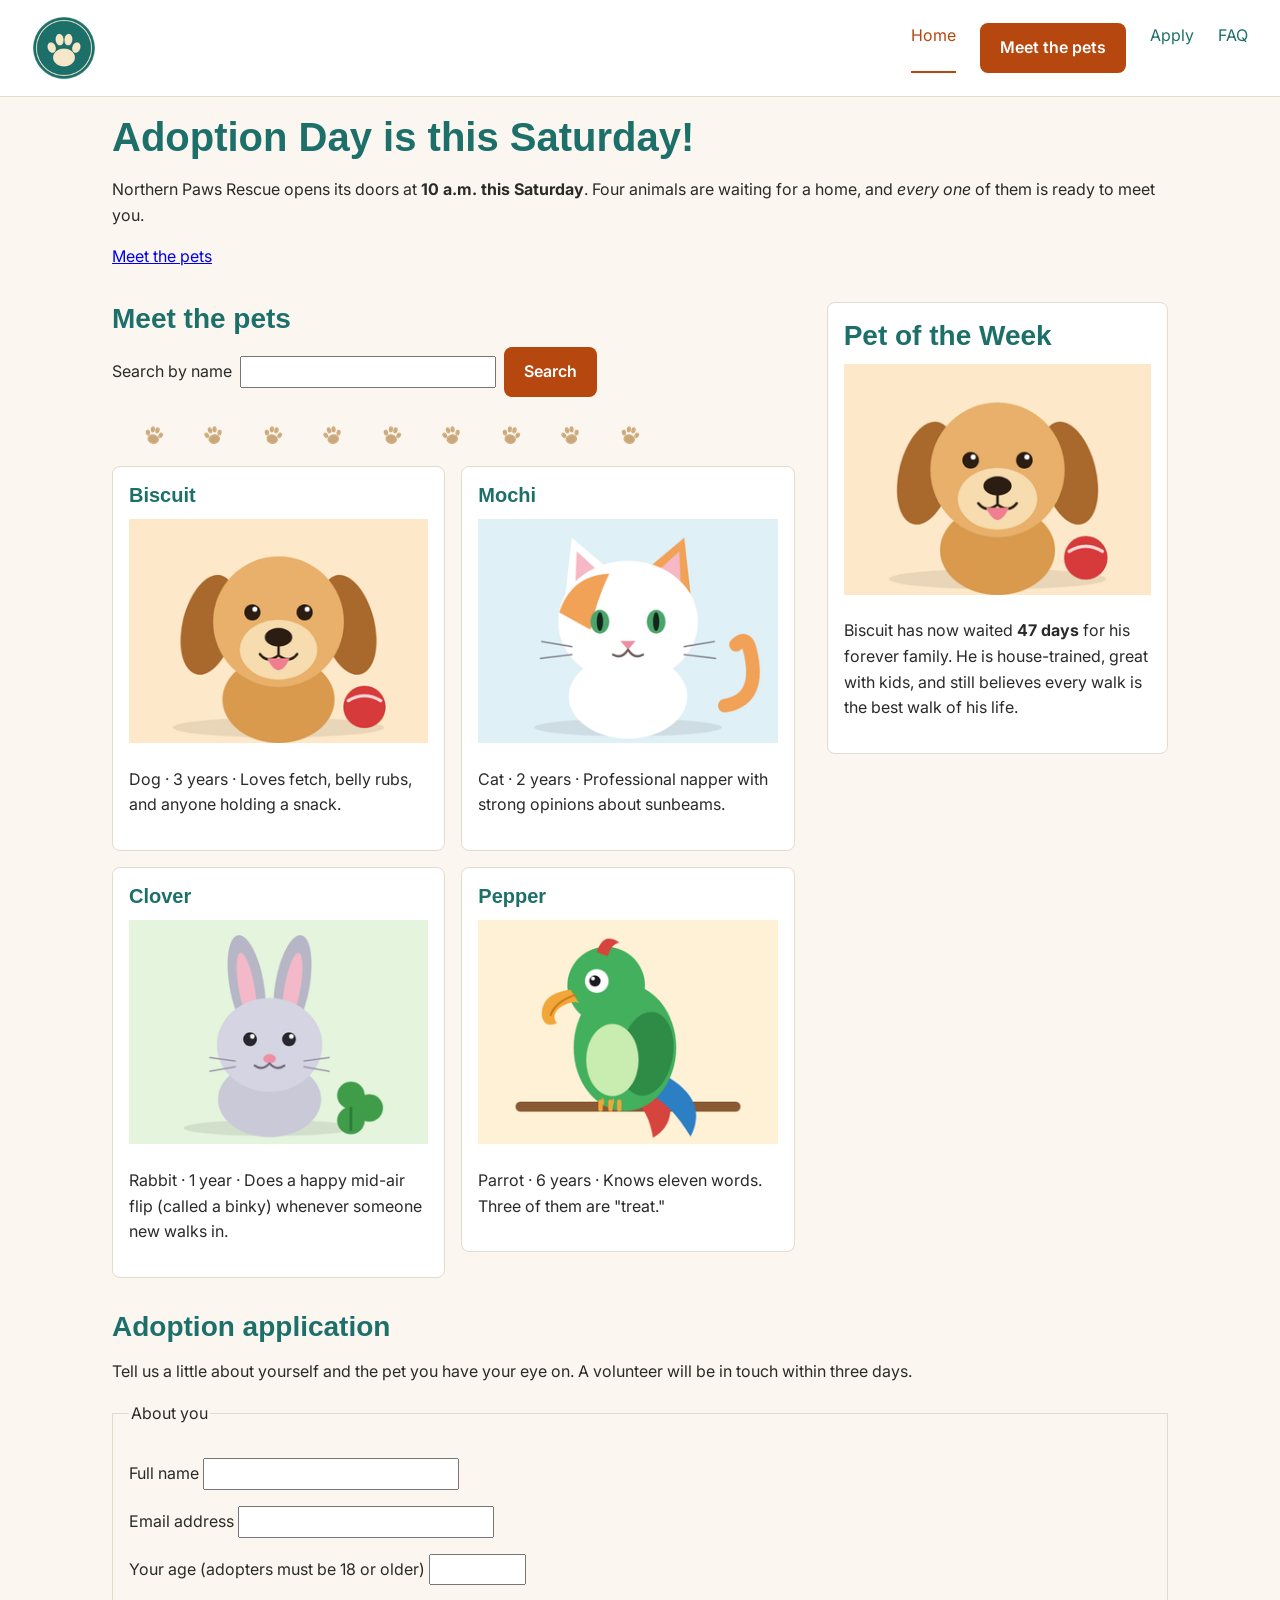
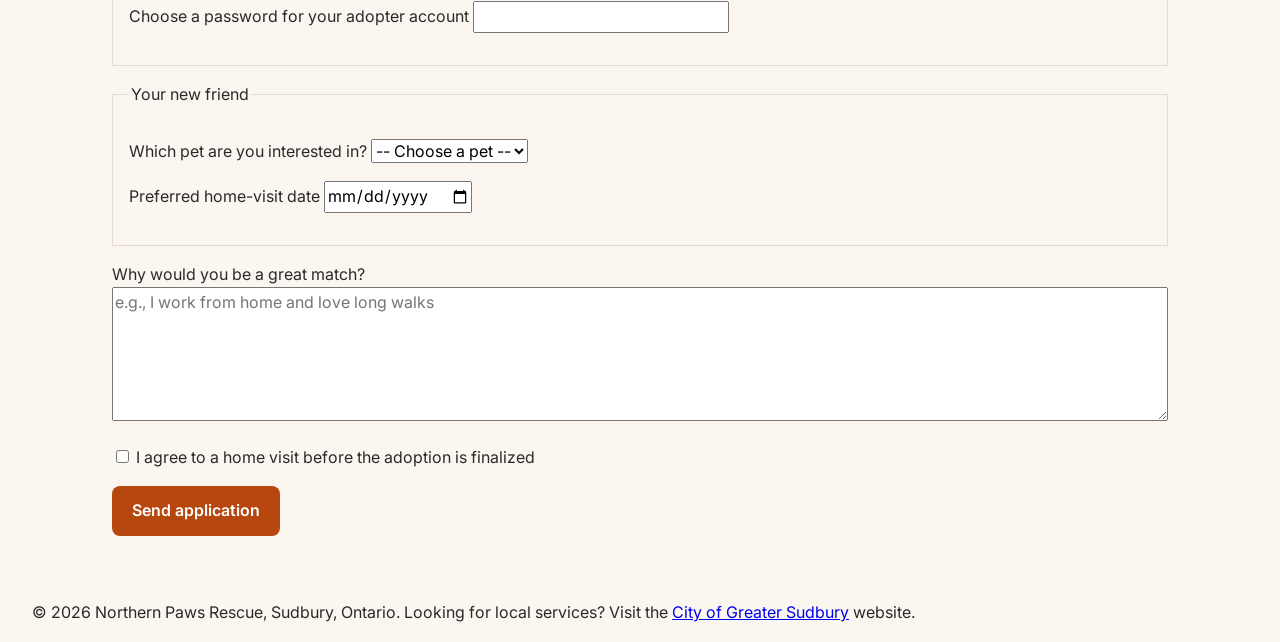
==== commit 4b482122: "fix bugs" ====
--- a/index.html
+++ b/index.html
@@ -12,6 +12,7 @@
       rel="stylesheet"
     />
   </head>
+
   <body>
     <header>
       <img src="images/logo.png" alt="Northern Paws Rescue Logo" />
@@ -33,15 +34,19 @@
         </p>
         <a href="#pets">Meet the pets</a>
       </section>
+
       <div class="showcase">
         <section id="pets">
           <h2>Meet the pets</h2>
+
           <form action="index.html#pets" method="get">
             <label for="pet-search">Search by name</label>
             <input type="text" id="pet-search" name="q" />
             <button type="submit" class="btn">Search</button>
           </form>
+
           <img src="images/paw-divider.png" alt="Paw print divider" />
+
           <ul class="pet-list">
             <li>
               <article class="card">
@@ -53,6 +58,7 @@
                 </p>
               </article>
             </li>
+
             <li>
               <article class="card">
                 <h3>Mochi</h3>
@@ -63,6 +69,7 @@
                 </p>
               </article>
             </li>
+
             <li>
               <article class="card">
                 <h3>Clover</h3>
@@ -73,6 +80,7 @@
                 </p>
               </article>
             </li>
+
             <li>
               <article class="card">
                 <h3>Pepper</h3>
@@ -85,6 +93,7 @@
             </li>
           </ul>
         </section>
+
         <aside class="card">
           <h2>Pet of the Week</h2>
           <img
@@ -98,23 +107,28 @@
           </p>
         </aside>
       </div>
+
       <section id="apply">
         <h2>Adoption application</h2>
         <p>
           Tell us a little about yourself and the pet you have your eye on. A
           volunteer will be in touch within three days.
         </p>
+
         <form action="/applications" method="post">
           <fieldset>
             <legend>About you</legend>
+
             <p>
               <label for="full-name">Full name</label>
               <input type="text" id="full-name" name="fullName" required />
             </p>
+
             <p>
               <label for="email">Email address</label>
               <input type="email" id="email" name="email" required />
             </p>
+
             <p>
               <label for="age">Your age (adopters must be 18 or older)</label>
               <input
@@ -126,15 +140,18 @@
                 required
               />
             </p>
-            <p>
-              <label for="password"
-                >Choose a password for your adopter account</label
-              >
+
+            <p>
+              <label for="password">
+                Choose a password for your adopter account
+              </label>
               <input type="password" id="password" name="password" required />
             </p>
           </fieldset>
+
           <fieldset>
             <legend>Your new friend</legend>
+
             <p>
               <label for="pet-choice">Which pet are you interested in?</label>
               <select id="pet-choice" name="pet" required>
@@ -146,11 +163,13 @@
                 <option value="undecided">I am not sure yet</option>
               </select>
             </p>
+
             <p>
               <label for="visit-date">Preferred home-visit date</label>
               <input type="date" id="visit-date" name="visitDate" />
             </p>
           </fieldset>
+
           <p>
             <label for="reason">Why would you be a great match?</label>
             <textarea
@@ -161,6 +180,7 @@
               placeholder="e.g., I work from home and love long walks"
             ></textarea>
           </p>
+
           <p>
             <input
               type="checkbox"
@@ -173,6 +193,7 @@
               I agree to a home visit before the adoption is finalized
             </label>
           </p>
+
           <button type="submit" class="btn">Send application</button>
         </form>
       </section>
--- a/styles.css
+++ b/styles.css
@@ -3,12 +3,17 @@
 }
 
 :root {
-  --color-bg: #fbf7f0; /* was #f5f5f5 */
-  --color-primary: #1d6f6a; /* was #222222 */
-  --color-accent: #b5470f; /* was #2e5395 */
-  --color-accent-dark: #8f3809; /* was #1f3a6b */
-  --color-border: #e3dccd; /* was #cccccc */
-  --color-text: #2a2a2a; /* was #222222 */
+  --spacing-unit: 1rem;
+  --radius: 0.5rem;
+
+  --color-bg: #fbf7f0;
+  --color-surface: #ffffff;
+  --color-primary: #1d6f6a;
+  --color-accent: #b5470f;
+  --color-accent-dark: #8f3809;
+  --color-border: #e3dccd;
+  --color-text: #2a2a2a;
+
   --font-heading: "Fredoka", "Trebuchet MS", sans-serif;
   --font-body: "Inter", "Helvetica Neue", Arial, sans-serif;
 }
@@ -17,7 +22,7 @@
   margin: 0;
   background-color: var(--color-bg);
   color: var(--color-text);
-  font-size: var(--spacing-unit);
+  font-size: 1rem;
   line-height: 1.6;
   font-family: var(--font-body);
 }
@@ -25,26 +30,27 @@
 img {
   max-width: 100%;
   height: auto;
-  h1,
-  h2,
-  h3 {
-    margin: 0 0 0.75rem;
-    font-family: var(--font-heading);
-    line-height: 1.2;
-    color: var(--color-primary);
-  }
+}
 
-  h1 {
-    font-size: 2rem;
-  }
+h1,
+h2,
+h3 {
+  margin: 0 0 0.75rem;
+  font-family: var(--font-heading);
+  line-height: 1.2;
+  color: var(--color-primary);
+}
 
-  h2 {
-    font-size: 1.5rem;
-  }
+h1 {
+  font-size: 2rem;
+}
 
-  h3 {
-    font-size: 1.25rem;
-  }
+h2 {
+  font-size: 1.5rem;
+}
+
+h3 {
+  font-size: 1.25rem;
 }
 
 header {
@@ -127,13 +133,32 @@
   gap: 2rem;
 }
 
+.btn {
+  display: inline-block;
+  padding: 0.75rem 1.25rem;
+  background-color: var(--color-accent);
+  color: #ffffff;
+  border: 0;
+  border-radius: var(--radius);
+  font-weight: 600;
+  text-decoration: none;
+  cursor: pointer;
+}
+
+.card {
+  padding: var(--spacing-unit);
+  background-color: var(--color-surface);
+  border: 1px solid var(--color-border);
+  border-radius: var(--radius);
+}
+
 @media (min-width: 768px) {
   header,
   main,
   footer {
     padding-left: 2rem;
     padding-right: 2rem;
-    text-color: var(--color-bg);
+    color: var(--color-text);
   }
 
   h1 {
@@ -155,22 +180,3 @@
     align-items: start;
   }
 }
-
-.btn {
-  display: inline-block;
-  padding: 0.75rem 1.25rem;
-  background-color: var(--color-accent);
-  color: #fff;
-  border: 0;
-  border-radius: var(--radius);
-  font-weight: 600;
-  text-decoration: none;
-  cursor: pointer;
-}
-
-.card {
-  padding: var(--spacing-unit);
-  background-color: var(--color-surface);
-  border: 1px solid var(--color-border);
-  border-radius: var(--radius);
-}
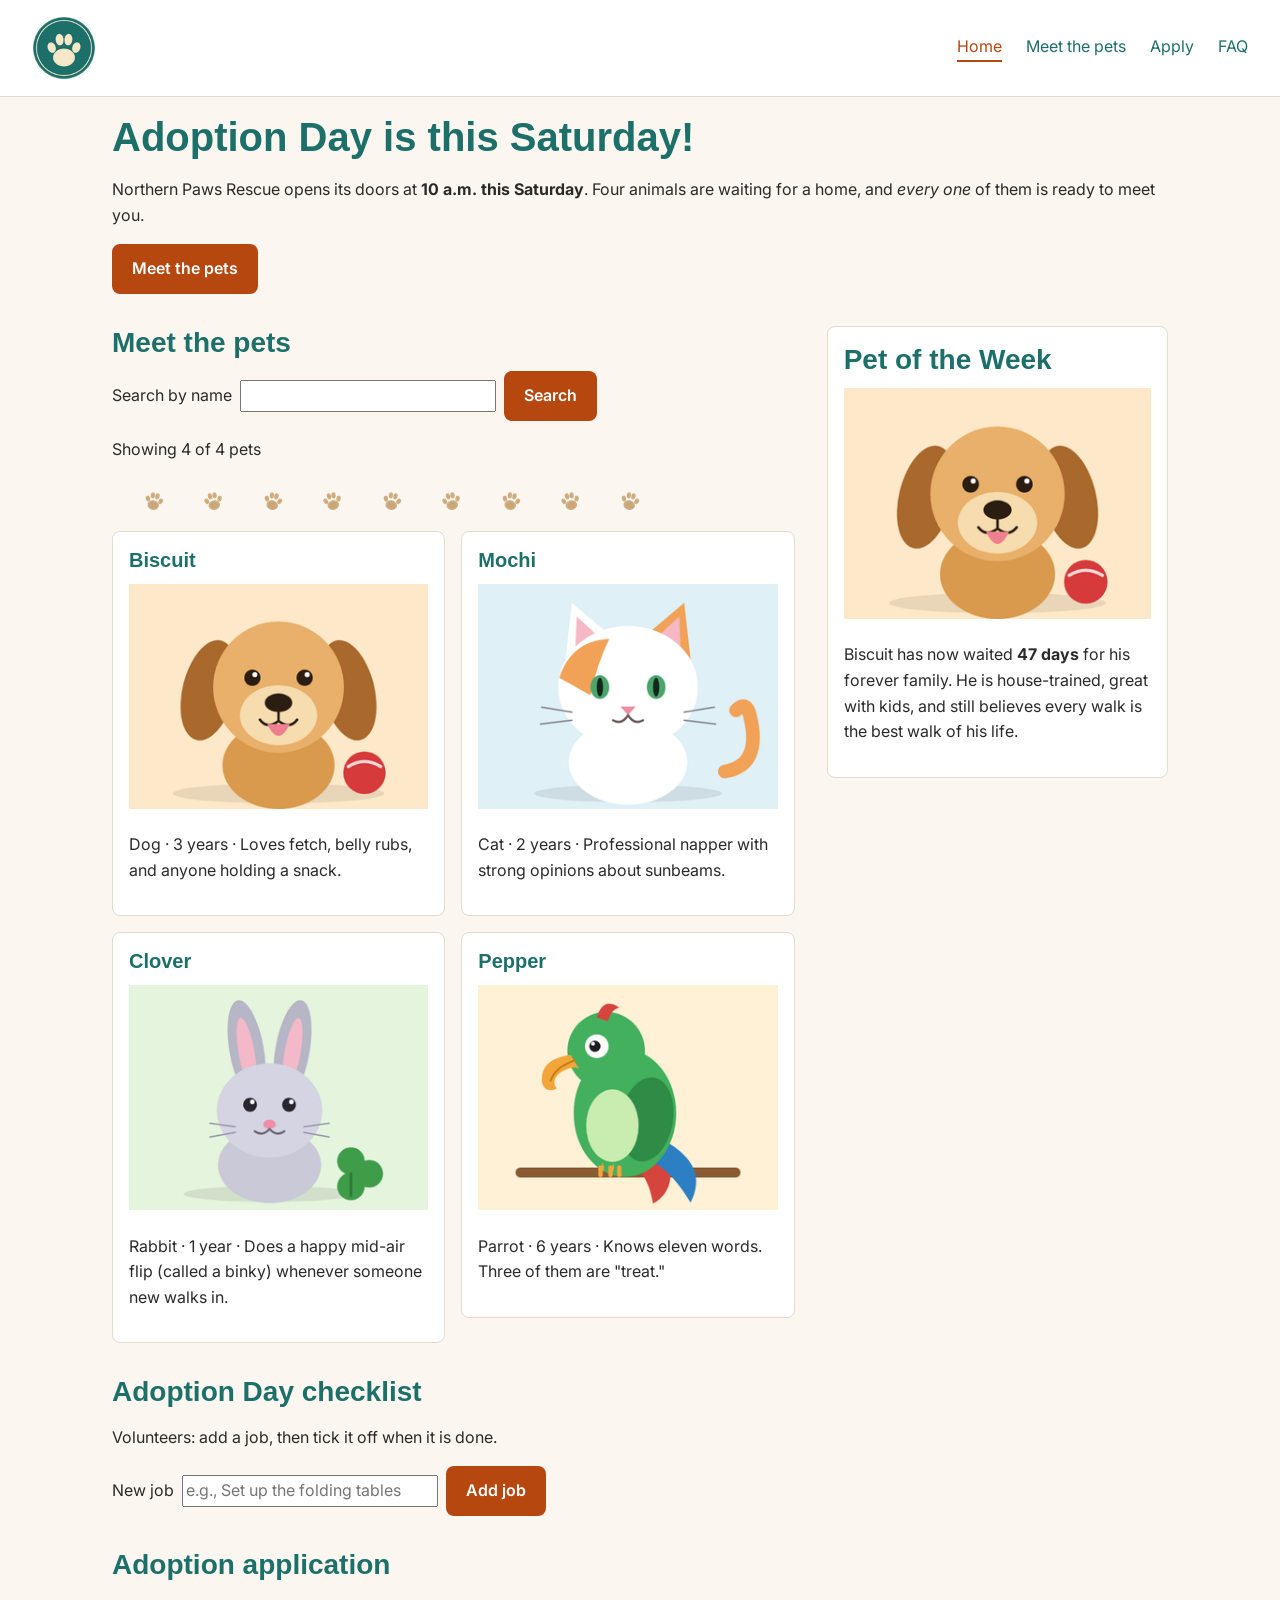
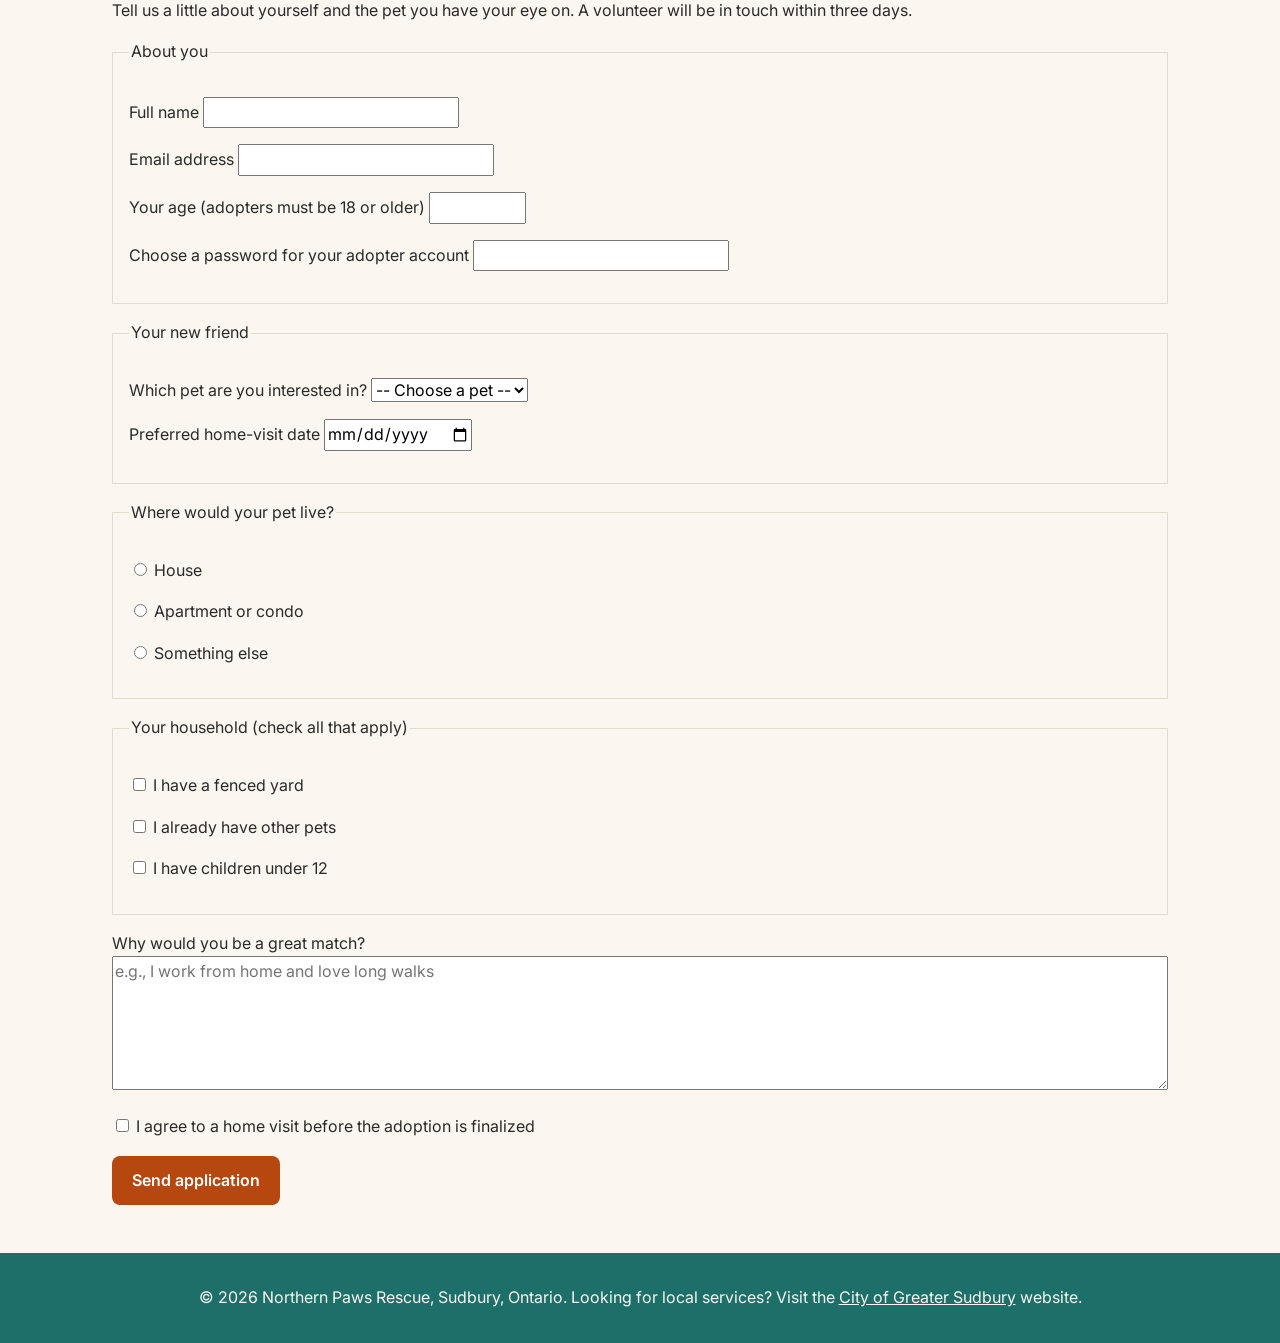
==== commit 20b6193f: "Link script.js and show the pet count" ====
--- a/index.html
+++ b/index.html
@@ -4,21 +4,21 @@
     <meta charset="UTF-8" />
     <meta name="viewport" content="width=device-width, initial-scale=1.0" />
     <title>Northern Paws Rescue — Adoption Day</title>
-    <link rel="stylesheet" href="styles.css" />
     <link rel="preconnect" href="https://fonts.googleapis.com" />
     <link rel="preconnect" href="https://fonts.gstatic.com" crossorigin />
     <link
       href="https://fonts.googleapis.com/css2?family=Fredoka:wght@500;600&amp;family=Inter:wght@400;600&amp;display=swap"
       rel="stylesheet"
     />
+    <link rel="stylesheet" href="styles.css" />
+    <script src="script.js" defer></script>
   </head>
-
   <body>
     <header>
-      <img src="images/logo.png" alt="Northern Paws Rescue Logo" />
+      <img src="images/logo.png" alt="Northern Paws Rescue logo" />
       <nav>
         <a href="index.html" class="active">Home</a>
-        <a href="#pets" class="btn">Meet the pets</a>
+        <a href="#pets">Meet the pets</a>
         <a href="#apply">Apply</a>
         <a href="faq.html">FAQ</a>
       </nav>
@@ -32,59 +32,69 @@
           <strong>10 a.m. this Saturday</strong>. Four animals are waiting for a
           home, and <em>every one</em> of them is ready to meet you.
         </p>
-        <a href="#pets">Meet the pets</a>
+        <a href="#pets" class="btn">Meet the pets</a>
       </section>
 
       <div class="showcase">
         <section id="pets">
           <h2>Meet the pets</h2>
-
           <form action="index.html#pets" method="get">
             <label for="pet-search">Search by name</label>
             <input type="text" id="pet-search" name="q" />
             <button type="submit" class="btn">Search</button>
           </form>
-
-          <img src="images/paw-divider.png" alt="Paw print divider" />
-
+          <p id="pet-count"></p>
+          <p id="no-results" class="hidden">
+            No pets match that name. Try “Mochi” or “Pepper”.
+          </p>
+          <img src="images/paw-divider.png" alt="" />
           <ul class="pet-list">
             <li>
               <article class="card">
                 <h3>Biscuit</h3>
-                <img src="images/biscuit.png" alt="Biscuit, a friendly dog" />
+                <img
+                  src="images/biscuit.png"
+                  alt="Biscuit, a golden dog with floppy ears, smiling beside a red ball"
+                />
                 <p>
                   Dog · 3 years · Loves fetch, belly rubs, and anyone holding a
                   snack.
                 </p>
               </article>
             </li>
-
             <li>
               <article class="card">
                 <h3>Mochi</h3>
-                <img src="images/mochi.png" alt="Mochi, a curious cat" />
+                <img
+                  src="images/mochi.png"
+                  alt="Mochi, a white cat with an orange patch over one ear and green eyes"
+                />
                 <p>
                   Cat · 2 years · Professional napper with strong opinions about
                   sunbeams.
                 </p>
               </article>
             </li>
-
             <li>
               <article class="card">
                 <h3>Clover</h3>
-                <img src="images/clover.png" alt="Clover, a playful rabbit" />
+                <img
+                  src="images/clover.png"
+                  alt="Clover, a gray rabbit with tall ears sitting beside a green clover leaf"
+                />
                 <p>
                   Rabbit · 1 year · Does a happy mid-air flip (called a binky)
                   whenever someone new walks in.
                 </p>
               </article>
             </li>
-
             <li>
               <article class="card">
                 <h3>Pepper</h3>
-                <img src="images/pepper.png" alt="Pepper, a talkative parrot" />
+                <img
+                  src="images/pepper.png"
+                  alt="Pepper, a green parrot with an orange beak perched on a branch"
+                />
                 <p>
                   Parrot · 6 years · Knows eleven words. Three of them are
                   "treat."
@@ -98,7 +108,7 @@
           <h2>Pet of the Week</h2>
           <img
             src="images/biscuit.png"
-            alt="Biscuit, a puppy with a golden ball"
+            alt="Biscuit grinning happily, his red ball right beside him"
           />
           <p>
             Biscuit has now waited <strong>47 days</strong> for his forever
@@ -107,6 +117,23 @@
           </p>
         </aside>
       </div>
+
+      <section id="checklist-section">
+        <h2>Adoption Day checklist</h2>
+        <p>Volunteers: add a job, then tick it off when it is done.</p>
+        <form id="checklist-form">
+          <label for="task-name">New job</label>
+          <input
+            type="text"
+            id="task-name"
+            name="taskName"
+            placeholder="e.g., Set up the folding tables"
+          />
+          <button type="submit" class="btn">Add job</button>
+        </form>
+        <p id="form-message" class="error"></p>
+        <ul id="task-list"></ul>
+      </section>
 
       <section id="apply">
         <h2>Adoption application</h2>
@@ -114,21 +141,17 @@
           Tell us a little about yourself and the pet you have your eye on. A
           volunteer will be in touch within three days.
         </p>
-
         <form action="/applications" method="post">
           <fieldset>
             <legend>About you</legend>
-
             <p>
               <label for="full-name">Full name</label>
               <input type="text" id="full-name" name="fullName" required />
             </p>
-
             <p>
               <label for="email">Email address</label>
               <input type="email" id="email" name="email" required />
             </p>
-
             <p>
               <label for="age">Your age (adopters must be 18 or older)</label>
               <input
@@ -140,18 +163,15 @@
                 required
               />
             </p>
-
-            <p>
-              <label for="password">
-                Choose a password for your adopter account
-              </label>
+            <p>
+              <label for="password"
+                >Choose a password for your adopter account</label
+              >
               <input type="password" id="password" name="password" required />
             </p>
           </fieldset>
-
           <fieldset>
             <legend>Your new friend</legend>
-
             <p>
               <label for="pet-choice">Which pet are you interested in?</label>
               <select id="pet-choice" name="pet" required>
@@ -163,13 +183,67 @@
                 <option value="undecided">I am not sure yet</option>
               </select>
             </p>
-
             <p>
               <label for="visit-date">Preferred home-visit date</label>
               <input type="date" id="visit-date" name="visitDate" />
             </p>
           </fieldset>
-
+          <fieldset>
+            <legend>Where would your pet live?</legend>
+            <p>
+              <input
+                type="radio"
+                id="home-house"
+                name="homeType"
+                value="house"
+                required
+              />
+              <label for="home-house">House</label>
+            </p>
+            <p>
+              <input
+                type="radio"
+                id="home-apartment"
+                name="homeType"
+                value="apartment"
+              />
+              <label for="home-apartment">Apartment or condo</label>
+            </p>
+            <p>
+              <input
+                type="radio"
+                id="home-other"
+                name="homeType"
+                value="other"
+              />
+              <label for="home-other">Something else</label>
+            </p>
+          </fieldset>
+          <fieldset>
+            <legend>Your household (check all that apply)</legend>
+            <p>
+              <input type="checkbox" id="has-yard" name="hasYard" value="yes" />
+              <label for="has-yard">I have a fenced yard</label>
+            </p>
+            <p>
+              <input
+                type="checkbox"
+                id="has-pets"
+                name="hasOtherPets"
+                value="yes"
+              />
+              <label for="has-pets">I already have other pets</label>
+            </p>
+            <p>
+              <input
+                type="checkbox"
+                id="has-kids"
+                name="hasYoungKids"
+                value="yes"
+              />
+              <label for="has-kids">I have children under 12</label>
+            </p>
+          </fieldset>
           <p>
             <label for="reason">Why would you be a great match?</label>
             <textarea
@@ -180,7 +254,6 @@
               placeholder="e.g., I work from home and love long walks"
             ></textarea>
           </p>
-
           <p>
             <input
               type="checkbox"
@@ -189,11 +262,10 @@
               value="yes"
               required
             />
-            <label for="agree">
-              I agree to a home visit before the adoption is finalized
-            </label>
-          </p>
-
+            <label for="agree"
+              >I agree to a home visit before the adoption is finalized</label
+            >
+          </p>
           <button type="submit" class="btn">Send application</button>
         </form>
       </section>
--- a/styles.css
+++ b/styles.css
@@ -1,30 +1,30 @@
-* {
-  box-sizing: border-box;
-}
+/* Northern Paws Rescue — styles.css */
 
 :root {
-  --spacing-unit: 1rem;
-  --radius: 0.5rem;
-
   --color-bg: #fbf7f0;
   --color-surface: #ffffff;
+  --color-text: #2a2a2a;
   --color-primary: #1d6f6a;
   --color-accent: #b5470f;
   --color-accent-dark: #8f3809;
   --color-border: #e3dccd;
-  --color-text: #2a2a2a;
-
+  --spacing-unit: 1rem;
+  --radius: 0.5rem;
   --font-heading: "Fredoka", "Trebuchet MS", sans-serif;
   --font-body: "Inter", "Helvetica Neue", Arial, sans-serif;
+}
+
+* {
+  box-sizing: border-box;
 }
 
 body {
   margin: 0;
   background-color: var(--color-bg);
   color: var(--color-text);
+  font-family: var(--font-body);
   font-size: 1rem;
   line-height: 1.6;
-  font-family: var(--font-body);
 }
 
 img {
@@ -53,12 +53,16 @@
   font-size: 1.25rem;
 }
 
+a {
+  color: var(--color-primary);
+}
+
 header {
   display: flex;
   flex-wrap: wrap;
   justify-content: space-between;
   align-items: center;
-  gap: var(--spacing-unit);
+  gap: 1rem;
   padding: var(--spacing-unit);
   background-color: var(--color-surface);
   border-bottom: 1px solid var(--color-border);
@@ -79,6 +83,14 @@
   color: var(--color-primary);
 }
 
+#pets form {
+  display: flex;
+  flex-wrap: wrap;
+  align-items: center;
+  gap: 0.5rem;
+  margin-bottom: 1rem;
+}
+
 main {
   max-width: 70rem;
   margin: 0 auto;
@@ -90,7 +102,7 @@
 }
 
 fieldset {
-  margin: 0 0 var(--spacing-unit);
+  margin: 0 0 1rem;
   padding: var(--spacing-unit);
   border: 1px solid var(--color-border);
 }
@@ -106,17 +118,43 @@
   width: 100%;
 }
 
+footer {
+  padding: var(--spacing-unit);
+  background-color: var(--color-primary);
+  color: var(--color-bg);
+  text-align: center;
+}
+
+footer a {
+  color: var(--color-bg);
+}
+
+.btn {
+  display: inline-block;
+  padding: 0.75rem 1.25rem;
+  background-color: var(--color-accent);
+  color: #fff;
+  border: 0;
+  border-radius: var(--radius);
+  font-weight: 600;
+  text-decoration: none;
+  cursor: pointer;
+}
+
+.btn:hover {
+  background-color: var(--color-accent-dark);
+}
+
+.card {
+  padding: var(--spacing-unit);
+  background-color: var(--color-surface);
+  border: 1px solid var(--color-border);
+  border-radius: var(--radius);
+}
+
 .active {
   color: var(--color-accent);
   border-bottom: 2px solid var(--color-accent);
-}
-
-#pets form {
-  display: flex;
-  flex-wrap: wrap;
-  align-items: center;
-  gap: 0.5rem;
-  margin-bottom: 1rem;
 }
 
 .pet-list {
@@ -125,7 +163,51 @@
   padding: 0;
   display: grid;
   grid-template-columns: 1fr;
-  gap: 1rem;
+  gap: var(--spacing-unit);
+}
+
+/* Helper classes used by the JavaScript in Class Activity 5 */
+.hidden {
+  display: none;
+}
+
+.error {
+  margin: 0.5rem 0 0;
+  color: #b00020;
+  font-weight: 600;
+}
+
+#checklist-form {
+  display: flex;
+  flex-wrap: wrap;
+  align-items: center;
+  gap: 0.5rem;
+}
+
+#task-list {
+  list-style: none;
+  margin: 1rem 0 0;
+  padding: 0;
+}
+
+#task-list li {
+  margin-bottom: 0.5rem;
+  padding: 0.5rem 0.75rem;
+  background-color: var(--color-surface);
+  border: 1px solid var(--color-border);
+  border-radius: var(--radius);
+}
+
+#task-list label {
+  display: flex;
+  align-items: center;
+  gap: 0.5rem;
+  cursor: pointer;
+}
+
+.done span {
+  color: #5f5f5f;
+  text-decoration: line-through;
 }
 
 .showcase {
@@ -133,40 +215,20 @@
   gap: 2rem;
 }
 
-.btn {
-  display: inline-block;
-  padding: 0.75rem 1.25rem;
-  background-color: var(--color-accent);
-  color: #ffffff;
-  border: 0;
-  border-radius: var(--radius);
-  font-weight: 600;
-  text-decoration: none;
-  cursor: pointer;
-}
-
-.card {
-  padding: var(--spacing-unit);
-  background-color: var(--color-surface);
-  border: 1px solid var(--color-border);
-  border-radius: var(--radius);
-}
-
 @media (min-width: 768px) {
+  h1 {
+    font-size: 2.5rem;
+  }
+
+  h2 {
+    font-size: 1.75rem;
+  }
+
   header,
   main,
   footer {
     padding-left: 2rem;
     padding-right: 2rem;
-    color: var(--color-text);
-  }
-
-  h1 {
-    font-size: 2.5rem;
-  }
-
-  h2 {
-    font-size: 1.75rem;
   }
 
   .pet-list {
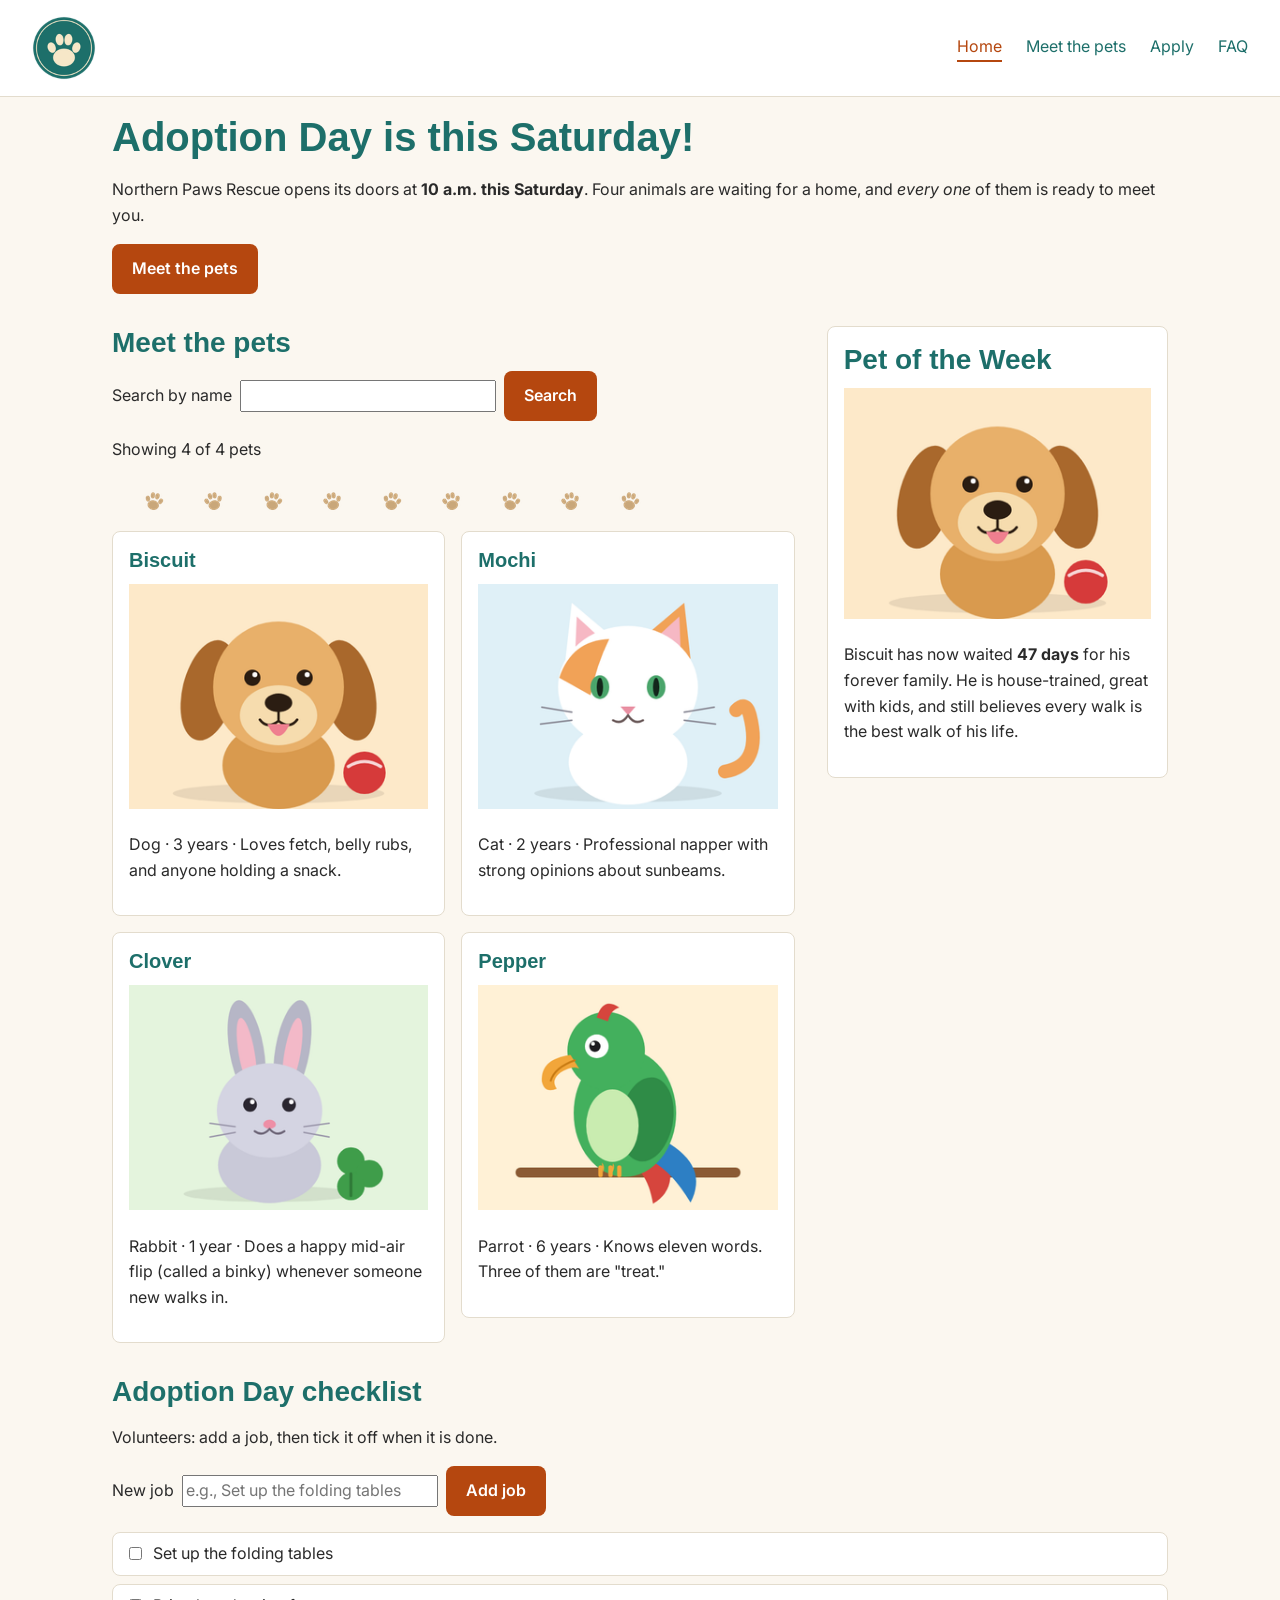
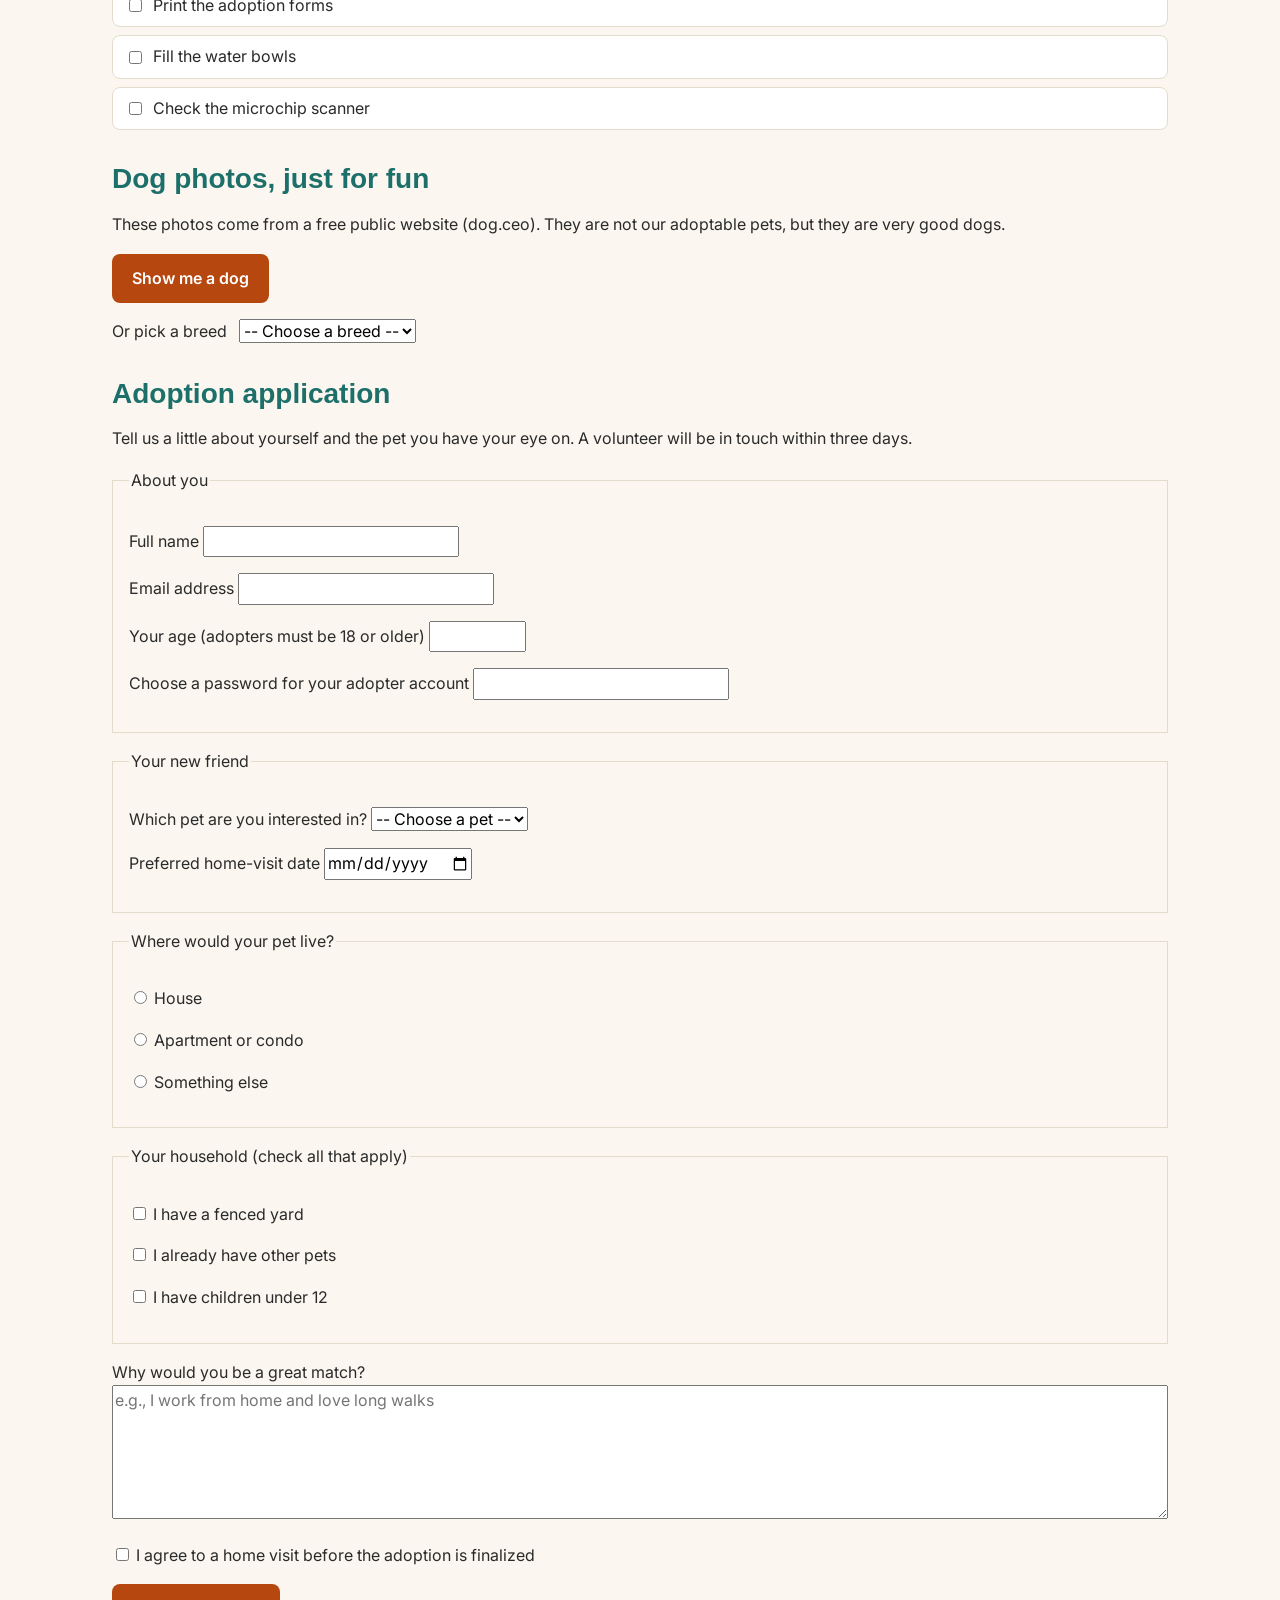
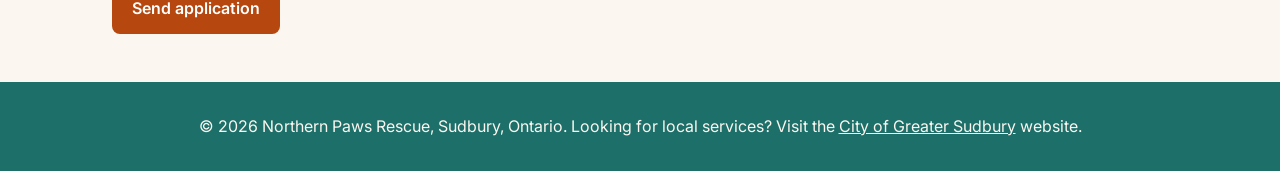
==== commit ed0fb296: "Add Show me a dog button with fetch" ====
--- a/index.html
+++ b/index.html
@@ -12,6 +12,7 @@
     />
     <link rel="stylesheet" href="styles.css" />
     <script src="script.js" defer></script>
+    <script src="dogs.js" defer></script>
   </head>
   <body>
     <header>
@@ -135,6 +136,31 @@
         <ul id="task-list"></ul>
       </section>
 
+      <section id="dogs">
+        <h2>Dog photos, just for fun</h2>
+        <p>
+          These photos come from a free public website (dog.ceo). They are not
+          our adoptable pets, but they are very good dogs.
+        </p>
+        <p>
+          <button type="button" id="dog-button" class="btn">
+            Show me a dog
+          </button>
+        </p>
+        <p>
+          <label for="breed-select">Or pick a breed</label>
+          <select id="breed-select" name="breed">
+            <option value="">-- Choose a breed --</option>
+          </select>
+        </p>
+        <p id="dog-status"></p>
+        <p id="dog-error" class="error"></p>
+        <figure id="dog-figure" class="hidden">
+          <img id="dog-photo" src="images/paw-divider.png" alt="" />
+          <figcaption id="dog-caption"></figcaption>
+        </figure>
+      </section>
+
       <section id="apply">
         <h2>Adoption application</h2>
         <p>
--- a/styles.css
+++ b/styles.css
@@ -210,6 +210,26 @@
   text-decoration: line-through;
 }
 
+#dogs figure {
+  margin: 1rem 0 0;
+}
+
+#dogs img {
+  display: block;
+  max-width: 100%;
+  max-height: 24rem;
+  border-radius: var(--radius);
+}
+
+#dogs figcaption {
+  margin-top: 0.5rem;
+  font-style: italic;
+}
+
+#dogs select {
+  margin-left: 0.5rem;
+}
+
 .showcase {
   display: grid;
   gap: 2rem;
